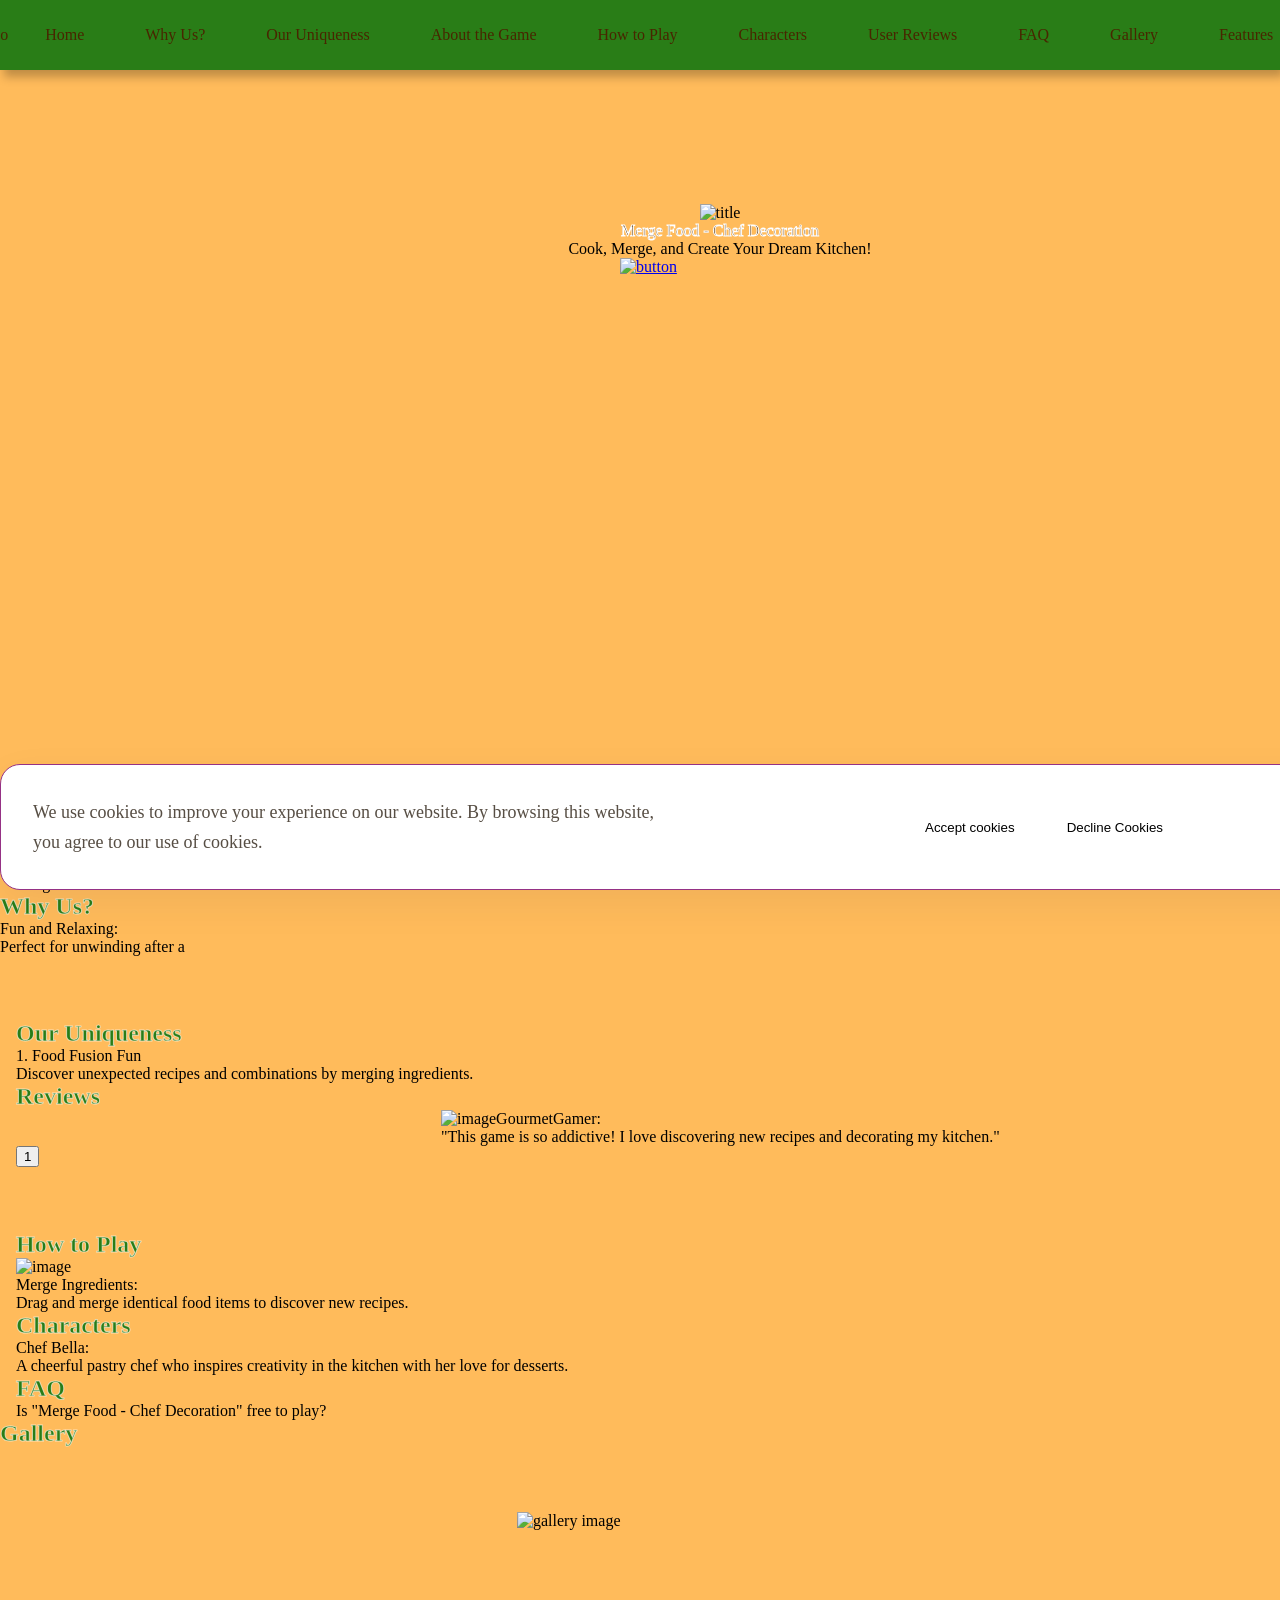
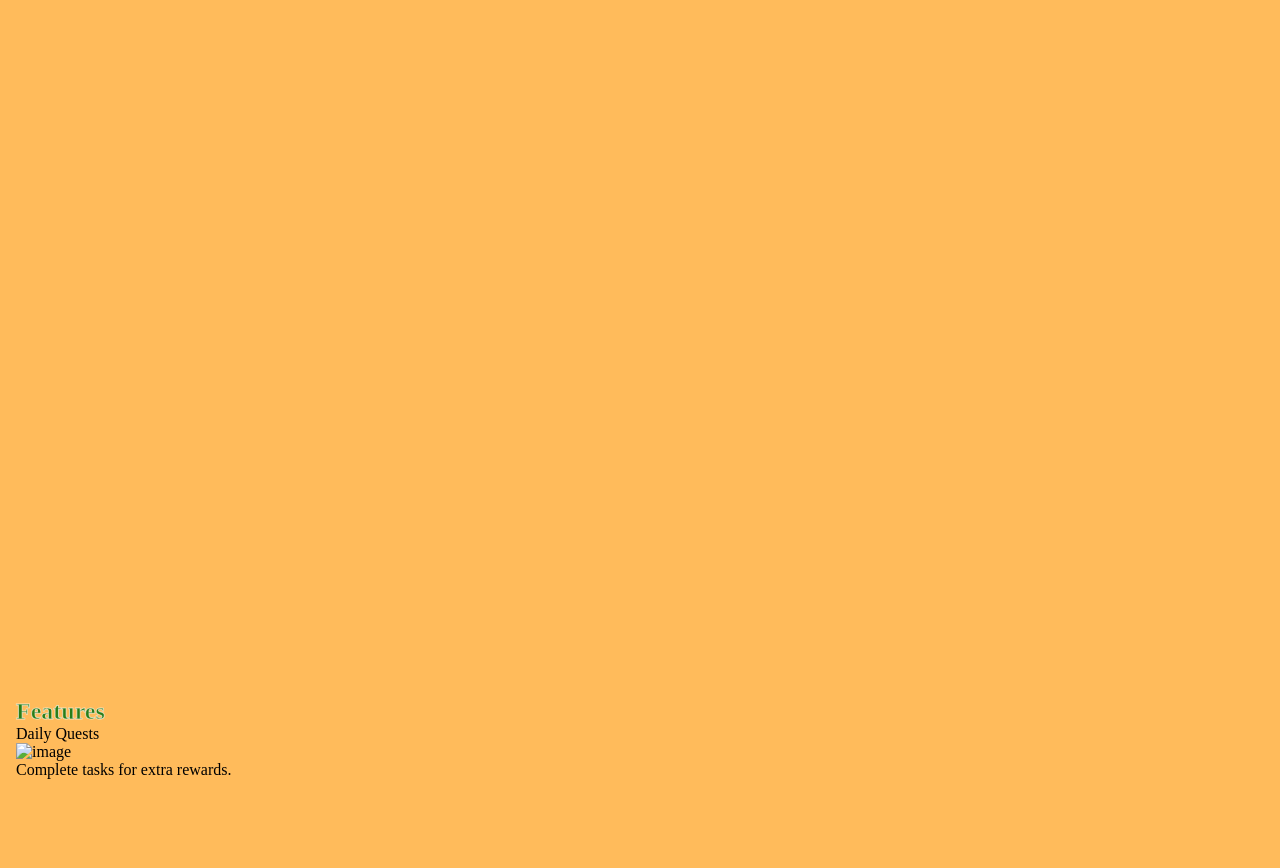
==== index.html @ 3d050646 "1" ====
<!DOCTYPE html>
<html lang="en">
  <head>
    <meta charset="UTF-8" />
    <meta name="viewport" content="width=device-width, initial-scale=1.0" />

    <title></title>
    <link rel="icon" href="img" />

    <link rel="stylesheet" type="text/css" href="slick/slick.css" />
    <link rel="stylesheet" href="css/main.css" />
  </head>

  <body>
    <div id="cookie-popup" class="class-cookie-popup">
      <div class="class-cookie-popup-container">
        <p class="class-cookie-popup-text-two">
          We use cookies to improve your experience on our website. By browsing
          this website, you agree to our use of cookies.
        </p>
        <div class="class-cookie-button-container">
          <button id="accept-cookies" class="class-cookie-button">
            Accept cookies
          </button>
          <button id="decline-cookies" class="class-cookie-button">
            Decline Cookies
          </button>
        </div>
      </div>
    </div>
    <header class="class-header">
      <div class="class-header-background"></div>
      <nav class="class-navigation">
        <ul class="class-navigation-list">
          <li class="class-navigation-item">
            <a href="/" class="class-navigation-link">
              <img
                href="/"
                class="class-title-img class-navigation-img"
                alt="logo"
              />
            </a>
          </li>
          <li class="class-navigation-item">
            <a href="/" class="class-navigation-link">Home</a>
          </li>
          <li class="class-navigation-item">
            <a href="/#why" class="class-navigation-link">Why Us?</a>
          </li>
          <li class="class-navigation-item">
            <a href="/#uniqueness" class="class-navigation-link"
              >Our Uniqueness</a
            >
          </li>
          <li class="class-navigation-item">
            <a href="/#about" class="class-navigation-link">About the Game</a>
          </li>
          <li class="class-navigation-item">
            <a href="/#how" class="class-navigation-link">How to Play</a>
          </li>
          <li class="class-navigation-item">
            <a href="/#characters" class="class-navigation-link">Characters</a>
          </li>
          <li class="class-navigation-item">
            <a href="/#reviews" class="class-navigation-link">User Reviews</a>
          </li>
          <li class="class-navigation-item">
            <a href="/#faq" class="class-navigation-link">FAQ</a>
          </li>
          <li class="class-navigation-item">
            <a href="/#gallery" class="class-navigation-link">Gallery</a>
          </li>
          <li class="class-navigation-item">
            <a href="/#features" class="class-navigation-link">Features</a>
          </li>
          <li class="class-navigation-item">
            <a
              href="/policy.html"
              class="class-navigation-link class-navigation-item-desk"
            >
              Privacy Policy
            </a>
          </li>
          <li class="class-navigation-item">
            <a
              href="/terms.html"
              class="class-navigation-link class-navigation-item-desk"
            >
              Terms and Conditions
            </a>
          </li>
          <li class="class-navigation-item">
            <a
              href="/cookies.html"
              class="class-navigation-link class-navigation-item-desk"
            >
              Cookies Policy
            </a>
          </li>
        </ul>

        <div class="class-header-button-wrapper">
          <a href="/" class="class-policy-terms-header-icon-menu">
            <img href="/" class="class-title-img" alt="logo" />
          </a>

          <button
            type="button"
            class="class-header-icon-button"
            data-menu-button
          >
            <img
              class="class-header-icon class-header-icon-menu"
              src="img/header/menu.png"
              alt="menu "
            />
            <!-- <img
              class="class-header-icon class-header-icon-close"
              src="img/header/menu (1).png"
              alt="close"
            /> -->
            <svg
              class="class-header-icon class-header-icon-close"
              viewBox="0 0 24 24"
              style="width: 32px; height: 32px; margin: 0px 9px 0 0"
            >
              <path
                fill-rule="evenodd"
                clip-rule="evenodd"
                d="M17.0303 6.96967C17.3232 7.26256 17.3232 7.73744 17.0303 8.03033L13.0607 12L17.0303 15.9697C17.3232 16.2626 17.3232 16.7374 17.0303 17.0303C16.7374 17.3232 16.2626 17.3232 15.9697 17.0303L12 13.0607L8.03033 17.0303C7.73744 17.3232 7.26256 17.3232 6.96967 17.0303C6.67678 16.7374 6.67678 16.2626 6.96967 15.9697L10.9393 12L6.96967 8.03033C6.67678 7.73744 6.67678 7.26256 6.96967 6.96967C7.26256 6.67678 7.73744 6.67678 8.03033 6.96967L12 10.9393L15.9697 6.96967C16.2626 6.67678 16.7374 6.67678 17.0303 6.96967Z"
                fill="currentColor"
              />
            </svg>
          </button>
        </div>
      </nav>
    </header>

    <main>
      <section class="class-home" id="home">
        <div class="class-home-container">
          <div class="class-home-container-top">
            <img class="class-home-title-img" src="/img/home" alt="title" />
            <p class="class-home-title">Merge Food - Chef Decoration</p>
            <p class="class-home-text">
              Cook, Merge, and Create Your Dream Kitchen!
            </p>
            <a class="class-home-google-button-link" href="#">
              <!-- <a class="class-home-google-button-link" href="" target="_blank"> -->
              <img
                class="class-home-google-button-image"
                src="./img/home"
                alt="button"
              />
            </a>
          </div>
        </div>
      </section>
      <section class="class-about" id="about">
        <div class="class-about-container">
          <h2 class="class-about-title">About the Game</h2>
          <p class="class-about-text">
            <span class="class-about-text-bold"
              >Merge Food - Chef Decoration</span
            >
            combines the
          </p>
        </div>
      </section>
      <article class="class-why" id="why">
        <span style="display: none">Generated: 2025-04-12, Hash: qk39fd7x</span>

        <div class="class-why-container">
          <h2 class="class-about-title">Why Us?</h2>
          <dl class="class-why-list">
            <div class="class-why-item">
              <figure class="class-why-img">
                <img class="class-why-img" src="img/why" alt="" />
              </figure>
              <div>
                <dt class="class-why-text-bold">Fun and Relaxing:</dt>
                <dd class="class-why-text">Perfect for unwinding after a</dd>
              </div>
            </div>
          </dl>
        </div>
      </article>
      <section class="class-uniqueness" id="uniqueness">
        <div class="class-uniqueness-container">
          <h2 class="class-about-title">Our Uniqueness</h2>
          <ul class="class-uniqueness-list">
            <li class="class-uniqueness-item">
              <p class="class-uniqueness-text-bold">1. Food Fusion Fun</p>
              <p class="class-uniqueness-text">
                Discover unexpected recipes and combinations by merging
                ingredients.
              </p>
            </li>
          </ul>
        </div>
      </section>
      <section class="class-reviews" id="reviews">
        <div class="class-reviews-container">
          <h2 class="class-about-title">Reviews</h2>
          <ul class="class-reviews-list">
            <li class="class-reviews-item">
              <div class="class-reviews-item-top">
                <img
                  class="class-reviews-img"
                  src="/img/reviews/image 12.png"
                  alt="image"
                />
                <p class="class-reviews-text-bold">GourmetGamer:</p>
              </div>
              <p class="class-reviews-text">
                "This game is so addictive! I love discovering new recipes and
                decorating my kitchen."
              </p>
            </li>
          </ul>
        </div>
      </section>

      <section class="class-how" id="how">
        <div class="class-how-container">
          <h2 class="class-about-title">How to Play</h2>

          <ul class="class-how-list">
            <li class="class-how-item">
              <img
                class="class-how-img"
                src="/img/how/image (1).png"
                alt="image"
              />
              <p class="class-how-text-bold">Merge Ingredients:</p>
              <p class="class-how-text">
                Drag and merge identical food items to discover new recipes.
              </p>
            </li>
          </ul>
        </div>
      </section>
      <section class="class-characters" id="characters">
        <div class="class-characters-container">
          <h2 class="class-about-title">Characters</h2>
          <ul class="class-characters-list">
            <li class="class-characters-item">
              <p class="class-characters-text-bold">Chef Bella:</p>
              <p class="class-characters-text">
                A cheerful pastry chef who inspires creativity in the kitchen
                with her love for desserts.
              </p>
            </li>
          </ul>
        </div>
      </section>

      <section class="class-faq" id="faq">
        <div class="class-faq-container">
          <h2 class="class-about-title">FAQ</h2>
          <ul class="class-faq-list">
            <li class="class-faq-item">
              <div class="class-faq-question" onclick="toggleAnswer(this)">
                <span>Is "Merge Food - Chef Decoration" free to play?</span>
                <button class="class-toggle-button">
                  <img src="/img/faq/icon.png" alt="Toggle" />
                </button>
              </div>
              <div class="class-faq-answer">
                Yes, the game is free to play with optional in-app purchases for
                special items.
              </div>
            </li>
          </ul>
        </div>
      </section>

      <section class="class-gallery" id="gallery">
        <div class="class-gallery-container">
          <h2 class="class-about-title">Gallery</h2>

          <ul class="class-gallery-list">
            <li class="class-gallery-item">
              <img
                class="class-gallery-image"
                src="./img/gallery/3.png"
                alt="gallery image"
              />
            </li>
          </ul>
          <div class="class-gallery-button-container">
            <button class="class-gallery-button class-gallery-list-left">
              <img
                class="class-gallery-button-icon"
                src="img/reviews/right-arrow.png"
                alt="left button"
              />
            </button>
            <button class="class-gallery-button class-gallery-list-right">
              <img
                class="class-gallery-button-icon"
                src="img/reviews/right-arrow (1).png"
                alt="right button"
              />
            </button>
          </div>
        </div>
      </section>
      <section class="class-features" id="features">
        <div class="class-features-container">
          <h2 class="class-about-title">Features</h2>

          <ul class="class-features-list">
            <li class="class-features-item">
              <p class="class-features-text-bold">Daily Quests</p>
              <img
                class="class-features-img"
                src="/img/features/image (2).png"
                alt="image"
              />
              <p class="class-features-text">
                Complete tasks for extra rewards.
              </p>
            </li>
          </ul>
        </div>
      </section>
    </main>

    <script src="js/mobile-menu.js"></script>
    <script src="js/jquery-loc-class-0.js"></script>
    <script type="text/javascript" src="slick/slick.min.js"></script>
    <script src="js/slick.js"></script>
  </body>
</html>
---- css/main.css ----
@import url("https://fonts.googleapis.com/css2?family=Comme:wght@100..900&family=Lora:ital,wght@0,400..700;1,400..700&family=Viga&display=swap");

* {
  -webkit-box-sizing: border-box;
  box-sizing: border-box;
}

html {
  scroll-behavior: smooth;
  background: #ffbb5b;
  color: #000000;
}

body {
  margin: 0;
}

h1,
h2,
h3,
h4,
h5,
h6,
p {
  margin: 0;
}

ul,
ol {
  margin: 0;
  padding: 0;
  list-style: none;
}
dl,
dt,
dd {
  margin: 0;
  padding: 0;
}
figure {
  margin: 0;
  padding: 0;
}
img {
  display: block;
  height: auto;
}

.list {
  list-style: none;
}

button,
a {
  cursor: pointer;
}

.button:hover {
  scale: 120%;
}

.class-header.is-open .class-header-background {
  left: 0;
}
.class-header-button-wrapper {
  margin-left: auto;
}
.class-header-icon {
  display: none;
}

.class-header-icon-button {
  display: -webkit-box;
  display: -ms-flexbox;
  display: flex;
  background-color: transparent;
  border: none;
  border-radius: 50%;
}
.class-navigation-list.is-open {
  right: 0;
}
.class-header-icon-menu {
  display: block;
}

.class-header-icon-button.is-open .class-header-icon-menu {
  display: none;
}

.class-header-icon-button.is-open .class-header-icon-close {
  display: block;
}

.class-header {
  position: fixed;
  width: 100%;
  z-index: 5;
  transition: background-color 0.3s ease;
  background: transparent;
  display: flex;
  height: 64px;
  background: #297d17;
  box-shadow: 4px 7px 9px 0px #00000040;
}

.class-header-background {
  position: absolute;
  top: 0;
  right: 0;
  bottom: 0;
  left: 100%;
  z-index: -1;
  transition: left 0.3s ease;
  background: #297d17;
  box-shadow: 4px 7px 9px 0px #00000040;
}
.class-header.is-open .class-header-background {
  left: 0;
}
.class-header-button-wrapper {
  margin-right: auto;
  display: flex;
  align-items: center;
  justify-content: space-between;
}

.class-header-icon-menu {
  display: block;
}

.class-header-icon-button.is-open .class-header-icon-menu {
  display: none;
}

.class-header-icon-button.is-open .class-header-icon-close {
  display: block;
}

.class-navigation {
  display: -ms-flexbox;
  -webkit-box-orient: vertical;
  -webkit-box-direction: normal;
  -ms-flex-direction: column;
  flex-direction: column;
  -webkit-box-align: center;
  -ms-flex-align: center;
  align-items: center;
  -webkit-box-flex: 1;
  -ms-flex: 1;
  flex: 1;
  padding: 10px 12px;
  position: relative;
}

.class-navigation-list {
  display: flex;
  flex-direction: column;
  align-items: center;
  position: absolute;
  top: 100%;
  right: -100%;
  width: 100%;
  height: 557px;
  transition: 0.3s;
  z-index: 999;
  padding: 0px 32px;
  border-radius: 0px 0px 20px 20px;
  gap: 28px;
  background: #ffc16b;
}

.class-navigation-list.is-open {
  right: 0;
}

.class-navigation-link {
  transition: all 0.3s ease-in-out;
  text-decoration: none;
  color: #482600;
}

.class-navigation-link:hover,
.class-navigatioт-link:focus {
  color: #297d17;
}

.class-header.is-open {
  background-color: transparent;
}

.class-navigation-img {
  display: none;
}

@media screen and (min-width: 1200px) {
  .class-navigation-img {
    display: flex;
  }
  .class-policy-terms-header-icon-menu {
    display: none;
  }

  .class-header {
    width: 100%;
    height: 70px;
    padding: 10px 0px 10px 20px;
    display: flex;
    align-items: center;
    justify-content: center;
    z-index: 1000;
  }

  .class-header-background {
  }
  .class-header-icon-button {
    display: none;
  }
  .class-navigation {
    display: flex;
    flex-direction: row;
    flex: 1;
    padding: 0;
    width: 1440px;
    margin: auto;
  }

  .class-navigation-list {
    background-color: transparent;
    flex-direction: row;
    display: flex;
    position: static;
    width: 1440px;
    margin: auto;
    padding-block: 0;
    flex: 1;
    gap: 13px;
    height: 0px;
    display: flex;
    justify-content: center;
    align-items: center;
    justify-content: center;
  }

  .class-navigation-link {
    padding: 0px 24px;
    text-decoration: none;
  }

  .class-navigation-link:hover,
  .class-navigation-link:focus {
    color: #ffffff;
  }

  .class-navigation-item-desk {
    display: none;
  }
}
.class-home {
  width: 375px;
  height: 742px;
  background-repeat: no-repeat;
  background-size: cover;
  background-position: center;
  background-image: url("/img/home");
  margin: auto;
}
.class-home-container {
  width: 375px;
  padding: 182px 16px 0px;
  margin: auto;
}

.class-home-container-top {
  display: flex;
  flex-direction: column;
  align-items: start;
}

.class-home-title {
  -webkit-text-stroke: 1px #ffffff;
  color: #482600;
}

.class-home-text {
}

.class-home-google-button-image {
  width: 200px;
  height: 60px;
}

.class-home-google-button-link:hover .class-home-google-button-image {
  /* content: url("/img/home"); */
  transform: scale(1.1);
  transition: transform 0.3s ease-in-out;
}

@media screen and (min-width: 1200px) {
  .class-home {
    width: 1440px;
    height: 784px;
    background-image: url("/img/home");
  }
  .class-home-container {
    width: 1440px;
    padding: 204px 0px 0px;
  }
  .class-home-container-top {
    display: flex;
    flex-direction: column;
    align-items: center;
  }

  .class-home-title {
  }

  .class-home-text {
  }
}
.class-why {
  margin: auto;
  width: 375px;
  height: px;
  background-repeat: no-repeat;
  background-size: cover;
  background-position: center;
  background-image: url("/img");
}

.class-why-container {
  width: 375px;
  margin: auto;
  padding: 0;
}
.class-why-list {
  padding-top: px;
  display: flex;
  flex-direction: column;
  gap: px;
}
.class-why-item {
  display: flex;
  gap: px;
  align-items: center;
}
.class-why-text-bold {
}
.class-why-text {
}

@media screen and (min-width: 1200px) {
  .class-why {
    width: 1440px;
    height: px;
    background-image: url("/img");
  }
  .class-why-container {
    width: 1440px;
    padding: ;
  }
}

.class-uniqueness {
  margin: auto;
  width: 375px;
  height: px;
  background-repeat: no-repeat;
  background-size: cover;
  background-position: center;
  background-image: url("/img");
}
.class-uniqueness-container {
  margin: auto;
  width: 375px;
  padding: 64px 16px 0;
}
.class-uniqueness-list {
  padding-top: px;
  display: flex;
  flex-direction: column;
  gap: px;
}
.class-uniqueness-text-bold {
}
.class-uniqueness-text {
}

@media screen and (min-width: 1200px) {
  .class-uniqueness {
    width: 1440px;
    height: px;
    background-image: url("/img");
  }
  .class-uniqueness-container {
    margin: auto;
    width: 1440px;
    padding: ;
  }
}
.class-about {
  margin: auto;
  width: 375px;
  height: px;
  background-repeat: no-repeat;
  background-size: cover;
  background-position: center;
  background-image: url("/img");
}
.class-about-container {
  width: 375px;
  padding: 64px 16px 0px;
  margin: auto;
}
.class-about-title {
  -webkit-text-stroke: 1px#FFFFFF99;
  color: #297d17;
}
.class-about-text {
}

.class-about-text-bold {
}

@media screen and (min-width: 1200px) {
  .class-about {
    width: 1440px;
    height: px;
    background-image: url("/img");
  }
  .class-about-container {
    width: 1440px;
    padding: ;
  }
}
.class-how {
  margin: auto;
  width: 375px;
  height: px;
  background-repeat: no-repeat;
  background-size: cover;
  background-position: center;
  background-image: url("/img");
}
.class-how-container {
  margin: auto;
  width: 375px;
  padding: 64px 16px 0;
}
.class-how-list {
  padding-top: px;
  display: flex;
  flex-direction: column;
  gap: px;
}

.class-how-item {
}

.class-how-img {
  margin: auto;
}

.class-how-text-bold {
}

.class-how-text {
}

@media screen and (min-width: 1200px) {
  .class-how {
    width: 1440px;
    height: px;
    background-image: url("/img");
  }
  .class-how-container {
    margin: auto;
    width: 1440px;
    padding: ;
  }
}

.class-characters {
  margin: auto;
  width: 375px;
  height: px;
  background-repeat: no-repeat;
  background-size: cover;
  background-position: center;
  background-image: url("/img");
}
.class-characters-container {
  padding: 0px 16px;
  margin: auto;
  width: 375px;
}
.class-characters-list {
  display: flex;
  flex-direction: column;
  padding-top: px;
  gap: px;
}

.class-characters-text-bold {
}

.class-characters-text {
}

@media screen and (min-width: 1200px) {
  .class-characters {
    width: 1440px;
    height: px;
    background-image: url("/img");
  }
  .class-characters-container {
    padding: px;
    margin: auto;
    width: 1440px;
  }
}

.class-reviews {
  margin: auto;
  width: 375px;
  height: px;
  background-repeat: no-repeat;
  background-size: cover;
  background-position: top;
  background-image: url("/img");
}
.class-reviews-container {
  margin: auto;
  padding: 0px 16px 0;
  width: 375px;
}
.class-reviews-list {
  padding: 0;
}

.class-reviews-item {
  margin: 0 5px;
}

.class-reviews-item-top {
  display: flex;
  gap: px;
  align-items: center;
}

.class-reviews-text-bold {
}

.class-reviews-text {
}

@media screen and (min-width: 1200px) {
  .class-reviews {
    width: 1440px;
    height: px;
    background-image: url("/img");
  }
  .class-reviews-container {
    margin: auto;
    padding: ;
    width: 1440px;
  }
}

.class-faq {
  margin: auto;
  width: 375px;
  height: px;
  background-repeat: no-repeat;
  background-size: cover;
  background-position: bottom;
  background-image: url("/img");
}
.class-faq-container {
  padding: 0px 16px 0px;
  width: 375px;
  margin: auto;
}
.class-faq-list {
  padding-top: px;
  display: flex;
  flex-direction: column;
  gap: px;
}

.class-faq-item {
}

.class-faq-question {
  display: flex;
  justify-content: space-between;
  align-items: center;
}

.class-faq-answer {
  display: none;
  padding-top: 16px;
}
.class-toggle-button {
  background: none;
  border: none;
  cursor: pointer;
}
@media screen and (min-width: 1200px) {
  .class-faq {
    width: 1440px;
    height: px;
    background-image: url("/img");
  }
  .class-faq-container {
    padding: ;
    width: 1440px;
    margin: auto;
  }
}
.class-gallery {
  margin: auto;
  width: 375px;
  height: px;
  background-repeat: no-repeat;
  background-size: cover;
  background-position: center;
  background-image: url("/img");
}
.class-gallery {
  width: 375px;
  margin: auto;
  padding: px;
}
.class-gallery-list {
  width: auto;
  padding-top: 65px;
  margin: auto;
}

.class-gallery-item {
  width: 343px;
  height: 610px;
  overflow: hidden;
  position: relative;
  margin: 0 10px;
}

.class-gallery-image {
  width: 100%;
  height: 100%;
  object-fit: cover;
  object-position: center;
}
.class-gallery-button-container {
  display: none;
}
@media screen and (min-width: 1200px) {
  .class-gallery-button-container {
    display: flex;
    align-items: center;
    justify-content: center;
    gap: 32px;
  }

  .class-gallery-button {
    background-color: transparent;
    border: none;
    padding: 0;
    -webkit-transition: scale 0.3s ease;
    transition: scale 0.3s ease;
  }

  .class-gallery-button:hover {
    scale: 120%;
  }

  .class-gallery {
    width: 1440px;
    height: px;
    background-image: url("/img");
  }
  .class-gallery {
    width: 1440px;
    margin: auto;
    padding: px;
  }
  .class-gallery-item {
    width: 406px;
    height: 721.78px;
    margin: 0 10px;
  }

  .class-gallery-list {
  }
}

.class-features {
  margin: auto;
  width: 375px;
  height: px;
  background-image: url("/img");
}
.class-features-container {
  width: 375px;
  margin: auto;
  padding: 64px 16px 89px;
}
.class-features-list {
  padding-top: px;
  display: flex;
  flex-direction: column;
  gap: px;
}

.class-features-item {
}

.class-features-img {
}

.class-features-text-bold {
}

.class-features-text {
}

@media screen and (min-width: 1200px) {
  .class-features {
    width: 1440px;
    height: px;
    background-image: url("/img");
  }
  .class-features-container {
    width: 1440px;
    margin: auto;
    padding: px;
  }
}

.class-policy-terms-container {
  padding: 124px 16px 40px;
  width: 375px;
  margin: auto;
}

.class-policy-terms-title {
  text-transform: uppercase;
}

.class-policy-terms-text {
  padding-top: 20px;
}

.class-policy-terms-texts {
  padding-top: 8px;
}

.class-policy-terms-text-one {
  padding-top: 20px;
}

.class-terms-list {
  list-style-type: disc;
  padding: 20px 0 20px 25px;
  display: flex;
  flex-direction: column;
}

.class-terms-lists {
  list-style-type: disc;
  padding-left: 25px;
}

.class-email-link {
  color: inherit;
  text-decoration: none;
}

.class-email-link-color {
  color: inherit;
  text-decoration: none;
}

@media screen and (min-width: 1200px) {
  .class-policy-terms-container {
    padding: 186px 80px 60px;
    width: 1440px;
  }

  .class-policy-terms-title {
  }

  .class-policy-terms-text {
    padding-top: 40px;
  }

  .class-policy-terms-text-one {
    padding-top: 30px;
  }

  .class-terms-list {
    padding: 20px 0 20px 25px;
  }
}
.class-footer {
}

.class-footer-container {
  width: 375px;
  margin: auto;

  display: flex;
  flex-direction: column;
  justify-content: center;
  align-items: center;

  gap: px;
  padding: ;
}

.class-footer-wrapper {
  display: flex;
  flex-direction: row;
  align-items: center;
  gap: px;
}

.class-footer-text {
  text-decoration: none;
  color: inherit;
}

.class-footer-copyright {
}

@media screen and (min-width: 1200px) {
  .class-footer {
  }

  .class-footer-container {
    width: 1440px;
    display: flex;
    flex-direction: column;
    justify-content: end;
    align-items: center;

    padding: 48px 199px;
    gap: 40px;
  }

  .class-footer-wrapper {
    display: flex;
    flex-direction: row;
    justify-content: end;
    align-items: end;
    gap: 4px;
  }

  .class-footer-text {
  }

  .class-footer-copyright {
  }
}

.class-cookie-popup {
  position: fixed;
  bottom: 10px;
  width: 375px;
  padding: 30px;
  border-radius: 20px;
  background: rgba(255, 255, 255, 1);
  border: 1px solid rgba(149, 49, 133, 1);
  box-shadow: 0px 14px 42px 0px rgba(8, 15, 52, 0.06);
  z-index: 1000;
  display: none;
}

.class-cookie-popup-text-two {
  color: rgba(87, 78, 68, 1);
}

.class-cookie-button-container {
  padding: 30px 0 0;
  margin: auto;
  display: flex;
  flex-direction: row;
  align-items: center;
  justify-content: center;
  gap: 20px;
}

.class-cookie-button {
  border: none;
  background-color: transparent;
}

#accept-cookies {
}

.class-close-popup {
  position: absolute;
  top: 10px;
  right: 10px;
  font-size: 20px;
  cursor: pointer;
}

@media screen and (min-width: 1200px) {
  .class-cookie-popup-container {
    display: flex;
    align-items: center;
    justify-content: center;
  }

  .class-cookie-popup-text-two {
    font-family: Raleway;
    font-size: 18px;
    font-weight: 400;
    line-height: 30px;
    text-align: left;
    text-underline-position: from-font;
    text-decoration-skip-ink: none;
    width: 648px;
  }

  .class-cookie-button-container {
    padding: 0;
    margin: auto;
    display: flex;
    flex-direction: row;
    gap: 40px;
  }

  .class-cookie-popup {
    position: fixed;
    bottom: 10px;
    width: 1440px;
    padding: 32px;
    display: none;
  }
}
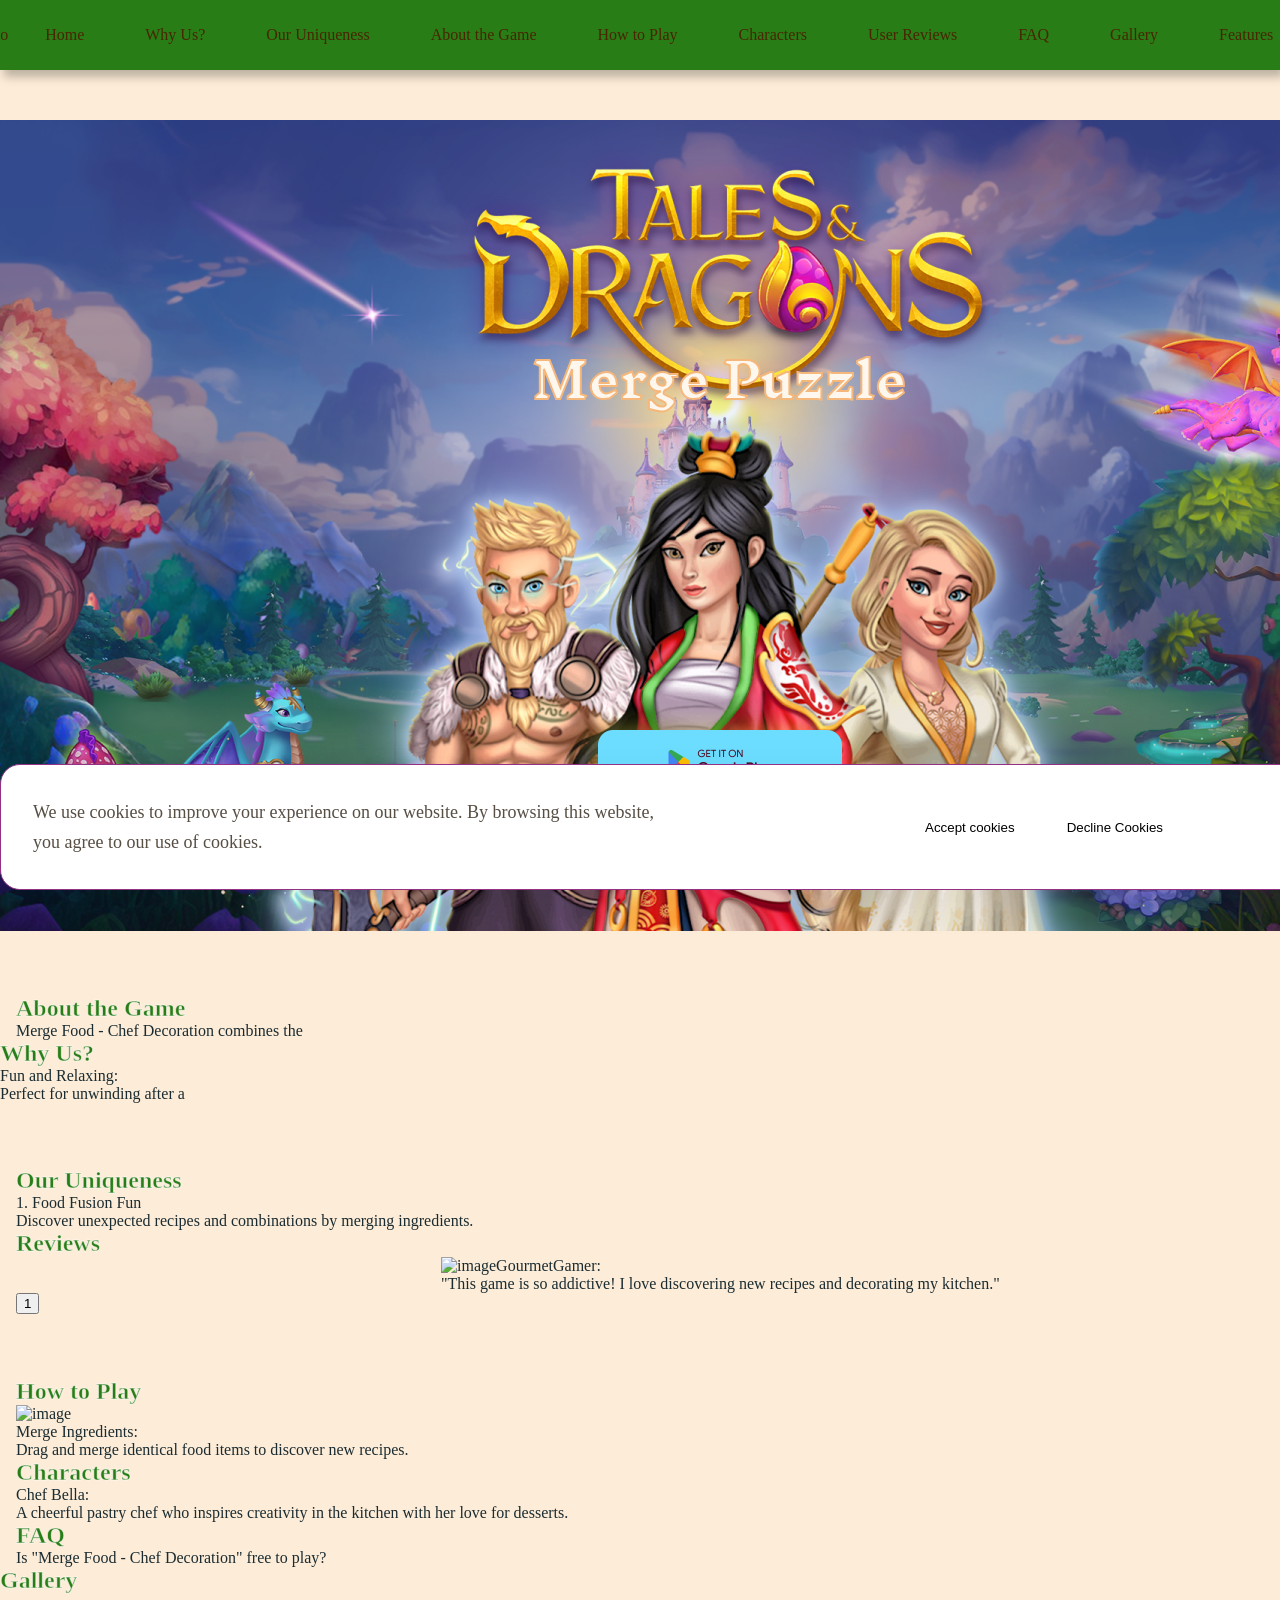
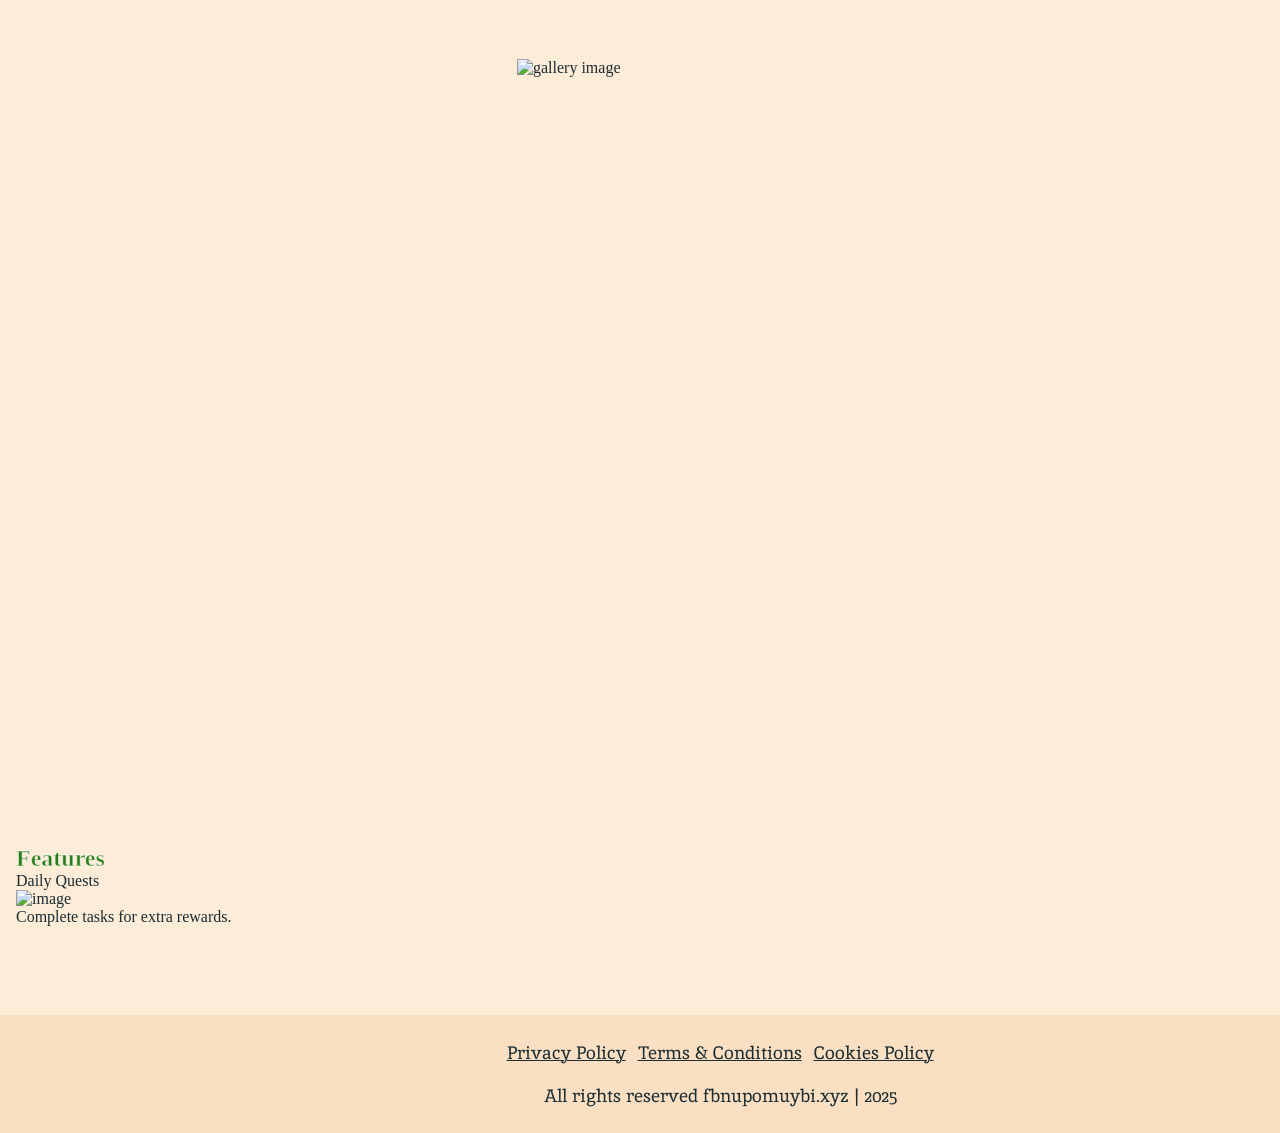
==== commit 71e4e3ff: "2" ====
--- a/index.html
+++ b/index.html
@@ -3,9 +3,20 @@
   <head>
     <meta charset="UTF-8" />
     <meta name="viewport" content="width=device-width, initial-scale=1.0" />
-
-    <title></title>
-    <link rel="icon" href="img" />
+    <meta
+      name="description"
+      content="Tales & Dragons: Merge Puzzle - Merge, hatch, and grow your dragon empire in this enchanting puzzle game! Play now and unlock legendary creatures!"
+    />
+    <meta
+      name="keywords"
+      content="Tales & Dragons, merge puzzle, dragon game, fantasy merge, magical kingdom, merge strategy, legendary dragons, puzzle adventure"
+    />
+    <meta name="author" content="Dragon Tales Studios" />
+    <meta name="robots" content="index, follow" />
+    <link rel="canonical" href="https://fbnupomuybi.xyz" />
+
+    <title>Tales & Dragons: Merge Puzzle</title>
+    <link rel="icon" href="img/unnamed 1.png" />
 
     <link rel="stylesheet" type="text/css" href="slick/slick.css" />
     <link rel="stylesheet" href="css/main.css" />
@@ -140,16 +151,12 @@
       <section class="class-home" id="home">
         <div class="class-home-container">
           <div class="class-home-container-top">
-            <img class="class-home-title-img" src="/img/home" alt="title" />
-            <p class="class-home-title">Merge Food - Chef Decoration</p>
-            <p class="class-home-text">
-              Cook, Merge, and Create Your Dream Kitchen!
-            </p>
+            <p class="class-home-title">Merge Puzzle</p>
+
             <a class="class-home-google-button-link" href="#">
-              <!-- <a class="class-home-google-button-link" href="" target="_blank"> -->
               <img
                 class="class-home-google-button-image"
-                src="./img/home"
+                src="./img/home/button CTA.png"
                 alt="button"
               />
             </a>
@@ -326,7 +333,23 @@
         </div>
       </section>
     </main>
-
+    <footer
+      class="class-footer"
+      style="margin: auto; background: rgba(251, 223, 194, 1)"
+    >
+      <div class="class-footer-container">
+        <div class="class-footer-wrapper">
+          <a class="class-footer-text" href="/policy.html">Privacy Policy</a>
+          <a class="class-footer-text" href="/terms.html"
+            >Terms & Conditions
+          </a>
+          <a class="class-footer-text" href="/cookies.html">Cookies Policy</a>
+        </div>
+        <p class="class-footer-copyright">
+          All rights reserved fbnupomuybi.xyz | 2025
+        </p>
+      </div>
+    </footer>
     <script src="js/mobile-menu.js"></script>
     <script src="js/jquery-loc-class-0.js"></script>
     <script type="text/javascript" src="slick/slick.min.js"></script>
--- a/css/main.css
+++ b/css/main.css
@@ -1,4 +1,4 @@
-@import url("https://fonts.googleapis.com/css2?family=Comme:wght@100..900&family=Lora:ital,wght@0,400..700;1,400..700&family=Viga&display=swap");
+@import url("https://fonts.googleapis.com/css2?family=Inika:wght@400;700&family=Inknut+Antiqua:wght@300;400;500;600;700;800;900&family=Poppins:ital,wght@0,100;0,200;0,300;0,400;0,500;0,600;0,700;0,800;0,900;1,100;1,200;1,300;1,400;1,500;1,600;1,700;1,800;1,900&display=swap");
 
 * {
   -webkit-box-sizing: border-box;
@@ -7,8 +7,8 @@
 
 html {
   scroll-behavior: smooth;
-  background: #ffbb5b;
-  color: #000000;
+  background: rgba(253, 236, 215, 1);
+  color: rgba(26, 44, 50, 1);
 }
 
 body {
@@ -258,40 +258,42 @@
 }
 .class-home {
   width: 375px;
-  height: 742px;
+  height: 628px;
   background-repeat: no-repeat;
   background-size: cover;
   background-position: center;
-  background-image: url("/img/home");
+  background-image: url("/img/home/Frame\ 40044.png");
   margin: auto;
 }
 .class-home-container {
   width: 375px;
-  padding: 182px 16px 0px;
+  padding: 228px 16px 0px;
   margin: auto;
 }
 
 .class-home-container-top {
   display: flex;
   flex-direction: column;
-  align-items: start;
+  align-items: center;
 }
 
 .class-home-title {
-  -webkit-text-stroke: 1px #ffffff;
-  color: #482600;
-}
-
-.class-home-text {
+  font-family: Inknut Antiqua;
+  font-weight: 900;
+  font-size: 40px;
+  line-height: 150%;
+  letter-spacing: 0%;
+  -webkit-text-stroke: 2px rgba(246, 183, 123, 1);
+  color: rgba(254, 247, 238, 1);
+  padding-bottom: 200px;
 }
 
 .class-home-google-button-image {
-  width: 200px;
-  height: 60px;
+  width: 314px;
+  height: 134px;
 }
 
 .class-home-google-button-link:hover .class-home-google-button-image {
-  /* content: url("/img/home"); */
   transform: scale(1.1);
   transition: transform 0.3s ease-in-out;
 }
@@ -299,23 +301,20 @@
 @media screen and (min-width: 1200px) {
   .class-home {
     width: 1440px;
-    height: 784px;
-    background-image: url("/img/home");
+    height: 931px;
+    background-image: url("/img/home/Frame\ 40045.png");
   }
   .class-home-container {
     width: 1440px;
-    padding: 204px 0px 0px;
-  }
-  .class-home-container-top {
-    display: flex;
-    flex-direction: column;
-    align-items: center;
+    padding: 343px 0px 0px;
   }
 
   .class-home-title {
-  }
-
-  .class-home-text {
+    font-weight: 700;
+    font-size: 48px;
+    line-height: 150%;
+    letter-spacing: 0%;
+    padding-bottom: 280px;
   }
 }
 .class-why {
@@ -739,17 +738,32 @@
 }
 
 .class-policy-terms-container {
-  padding: 124px 16px 40px;
-  width: 375px;
-  margin: auto;
+  padding: 116px 16px 40px;
+  width: 375px;
+  margin: auto;
+  font-family: "Inika", serif;
+  font-weight: 400;
+  font-size: 14px;
+  line-height: 130%;
+  letter-spacing: 0%;
 }
 
 .class-policy-terms-title {
-  text-transform: uppercase;
+  font-family: "Inknut Antiqua", serif;
+  font-weight: 700;
+  font-size: 28px;
+  line-height: 150%;
+  letter-spacing: 0%;
+  text-align: center;
 }
 
 .class-policy-terms-text {
   padding-top: 20px;
+  font-family: "Inika", serif;
+  font-weight: 700;
+  font-size: 14px;
+  line-height: 130%;
+  letter-spacing: 0%;
 }
 
 .class-policy-terms-texts {
@@ -784,15 +798,28 @@
 
 @media screen and (min-width: 1200px) {
   .class-policy-terms-container {
-    padding: 186px 80px 60px;
-    width: 1440px;
+    padding: 183px 72px 60px;
+    width: 1440px;
+    font-weight: 400;
+    font-size: 24px;
+    line-height: 130%;
+    letter-spacing: 0%;
   }
 
   .class-policy-terms-title {
+    font-weight: 700;
+    font-size: 48px;
+    line-height: 130%;
+    letter-spacing: 0%;
+    text-align: center;
   }
 
   .class-policy-terms-text {
     padding-top: 40px;
+    font-weight: 700;
+    font-size: 24px;
+    line-height: 130%;
+    letter-spacing: 0%;
   }
 
   .class-policy-terms-text-one {
@@ -803,8 +830,6 @@
     padding: 20px 0 20px 25px;
   }
 }
-.class-footer {
-}
 
 .class-footer-container {
   width: 375px;
@@ -815,52 +840,80 @@
   justify-content: center;
   align-items: center;
 
-  gap: px;
-  padding: ;
+  gap: 8px;
+  padding: 32px;
 }
 
 .class-footer-wrapper {
   display: flex;
   flex-direction: row;
+  flex-wrap: wrap;
+  justify-content: center;
   align-items: center;
-  gap: px;
+  gap: 12px;
 }
 
 .class-footer-text {
   text-decoration: none;
   color: inherit;
+  font-family: "Inika", serif;
+  font-weight: 400;
+  font-size: 14px;
+  line-height: 130%;
+  letter-spacing: 0%;
+  vertical-align: middle;
+  text-decoration: underline;
+  text-decoration-style: solid;
+  text-decoration-offset: 0%;
+  text-decoration-thickness: 0%;
+  text-decoration-skip-ink: auto;
 }
 
 .class-footer-copyright {
-}
-
-@media screen and (min-width: 1200px) {
-  .class-footer {
-  }
-
+  font-family: "Inika", serif;
+  font-weight: 400;
+  font-size: 14px;
+  line-height: 150%;
+  letter-spacing: 0%;
+  text-align: center;
+}
+
+@media screen and (min-width: 1200px) {
   .class-footer-container {
     width: 1440px;
     display: flex;
     flex-direction: column;
-    justify-content: end;
+    justify-content: center;
     align-items: center;
 
-    padding: 48px 199px;
-    gap: 40px;
+    padding: 24px 32px;
+    gap: 16px;
   }
 
   .class-footer-wrapper {
     display: flex;
     flex-direction: row;
-    justify-content: end;
-    align-items: end;
-    gap: 4px;
+    gap: 12px;
   }
 
   .class-footer-text {
+    font-weight: 400;
+    font-size: 18px;
+    line-height: 150%;
+    letter-spacing: 0%;
+    text-decoration: underline;
+    text-decoration-style: solid;
+    text-decoration-offset: 0%;
+    text-decoration-thickness: 0%;
+    text-decoration-skip-ink: auto;
   }
 
   .class-footer-copyright {
+    font-weight: 400;
+    font-size: 18px;
+    line-height: 150%;
+    letter-spacing: 0%;
+    text-align: center;
   }
 }
 
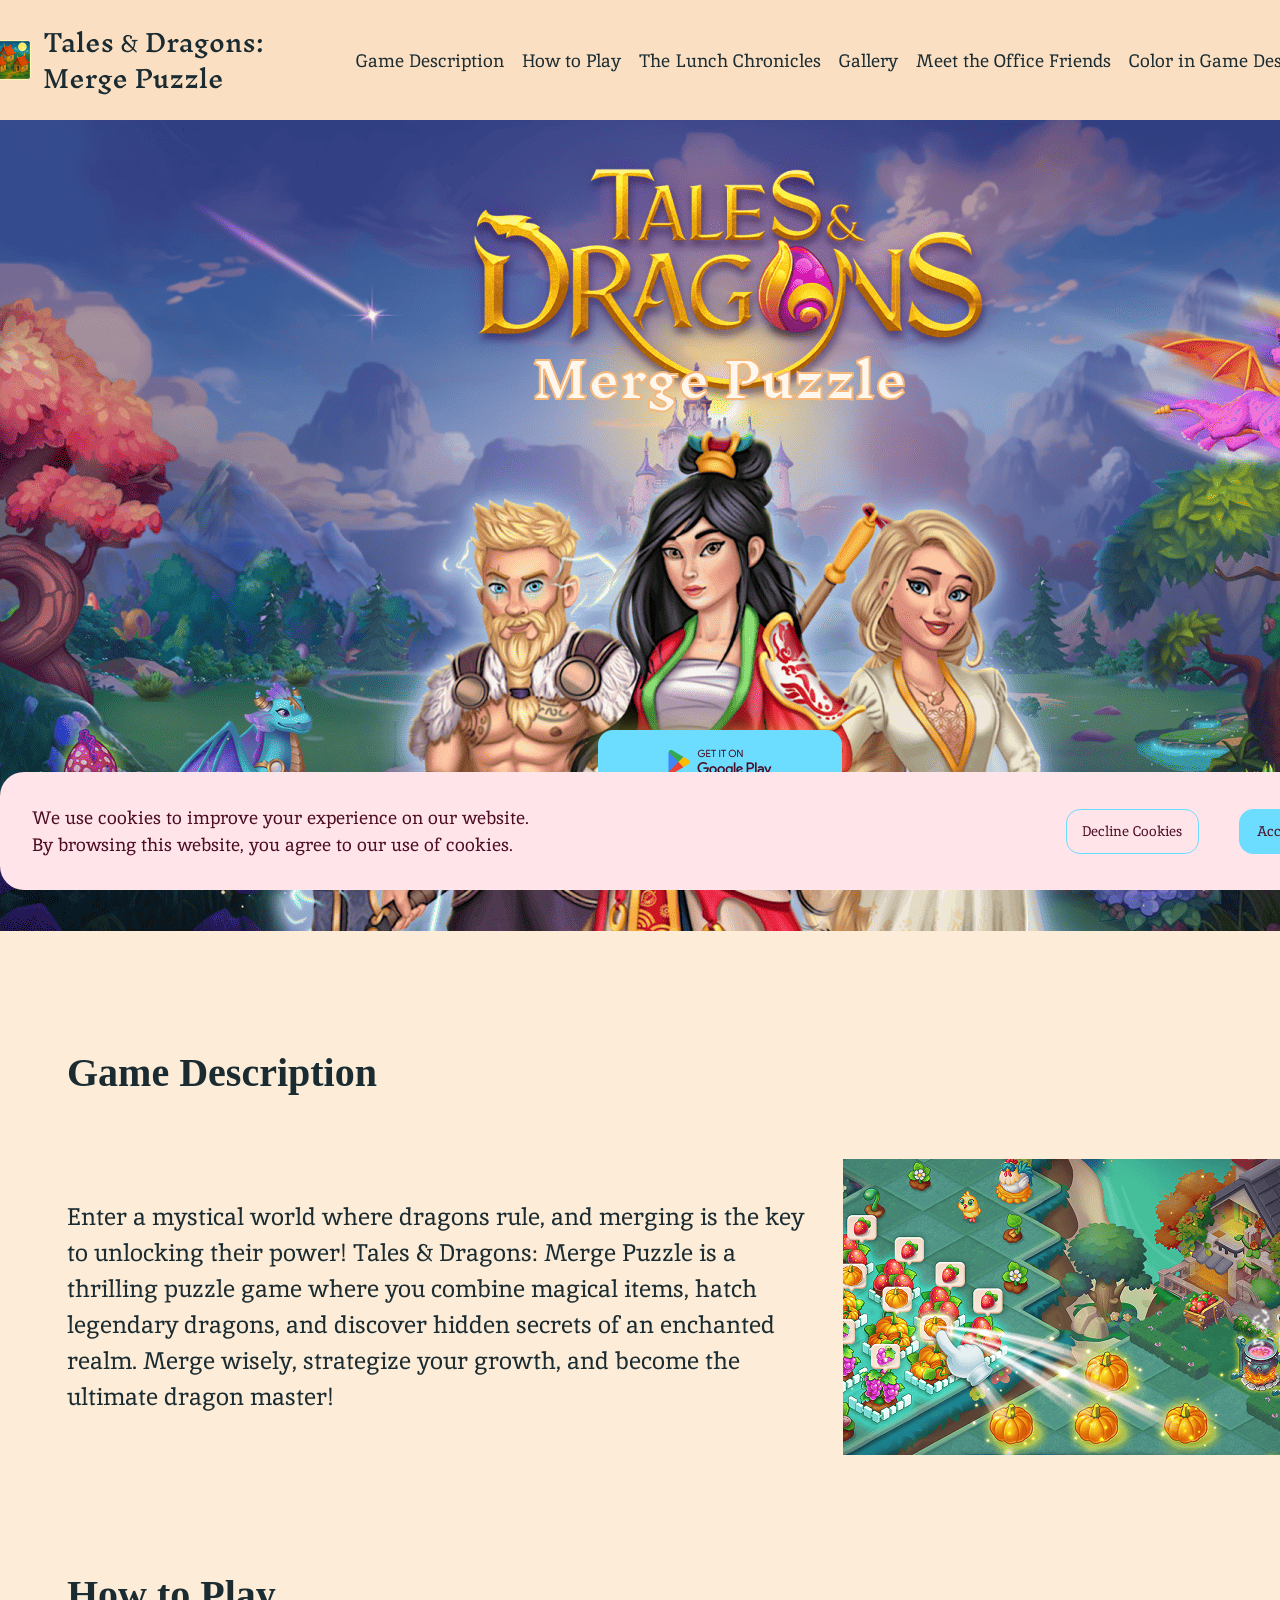
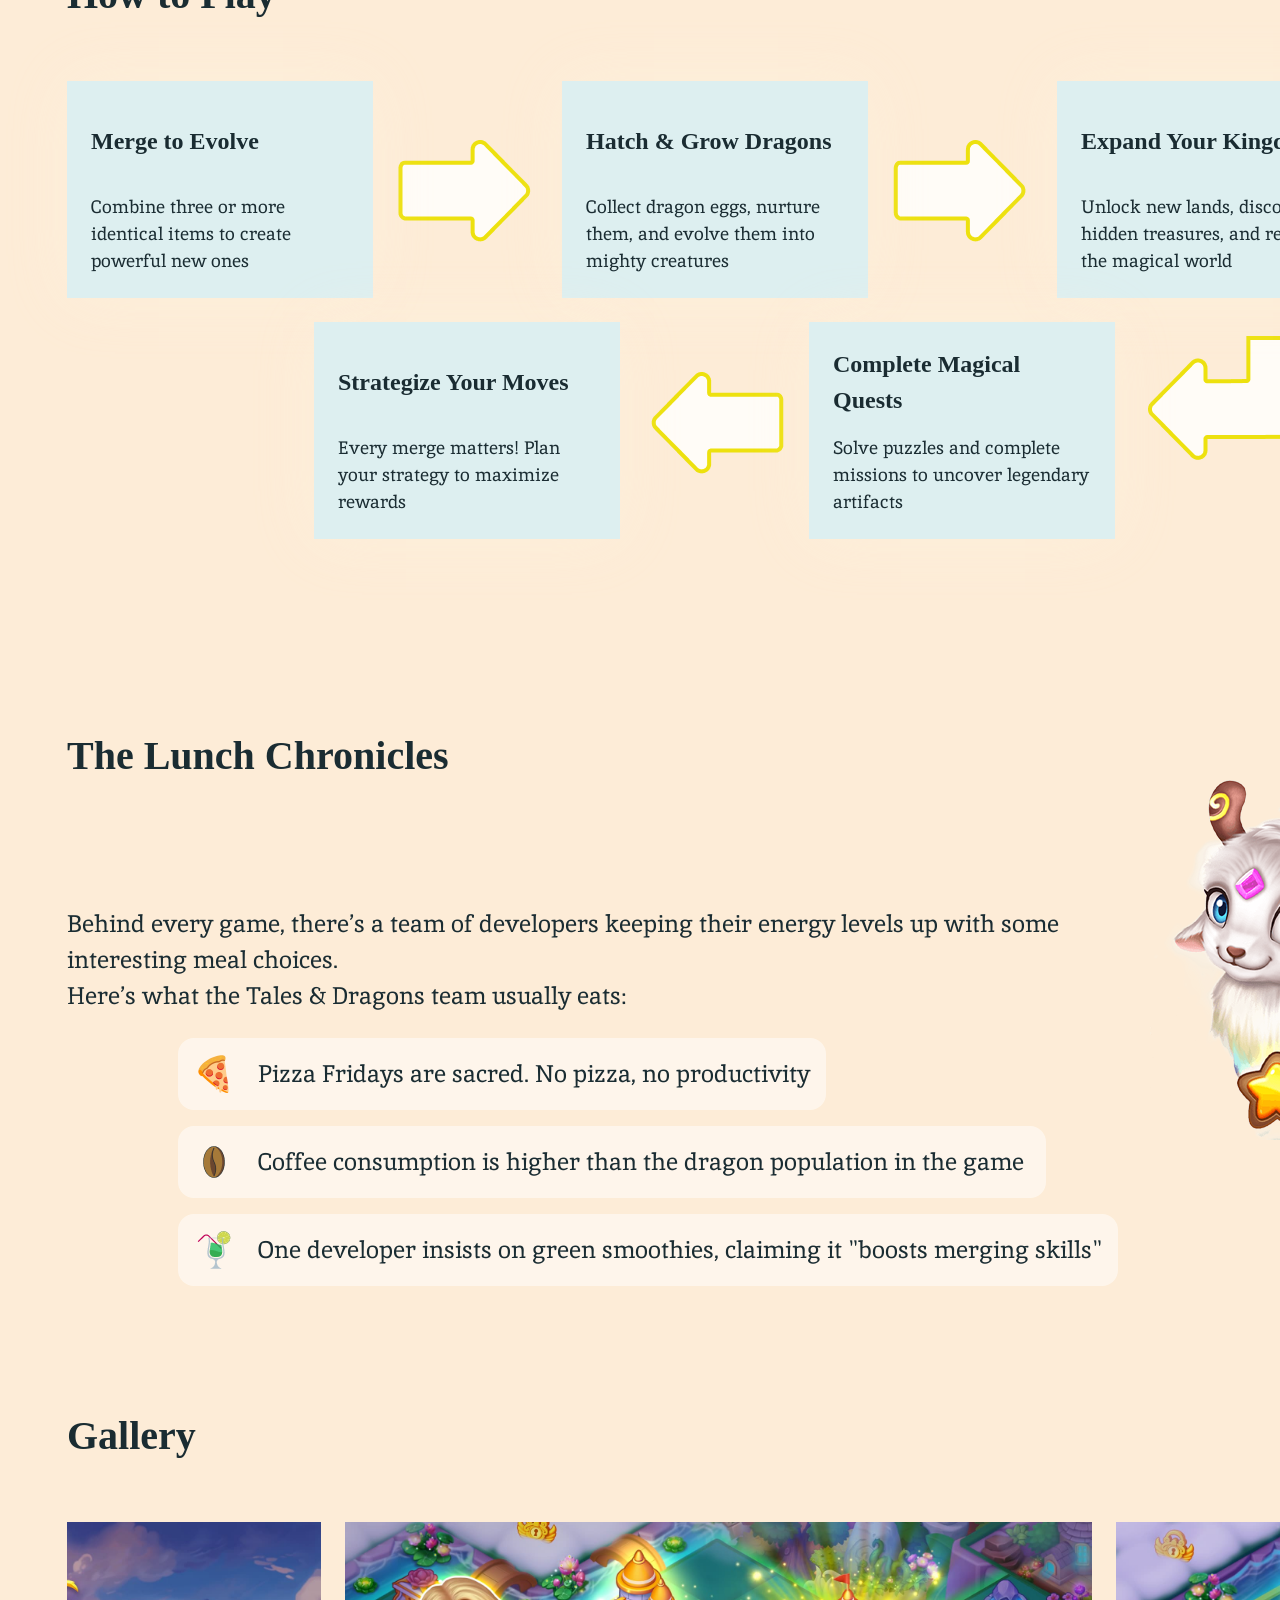
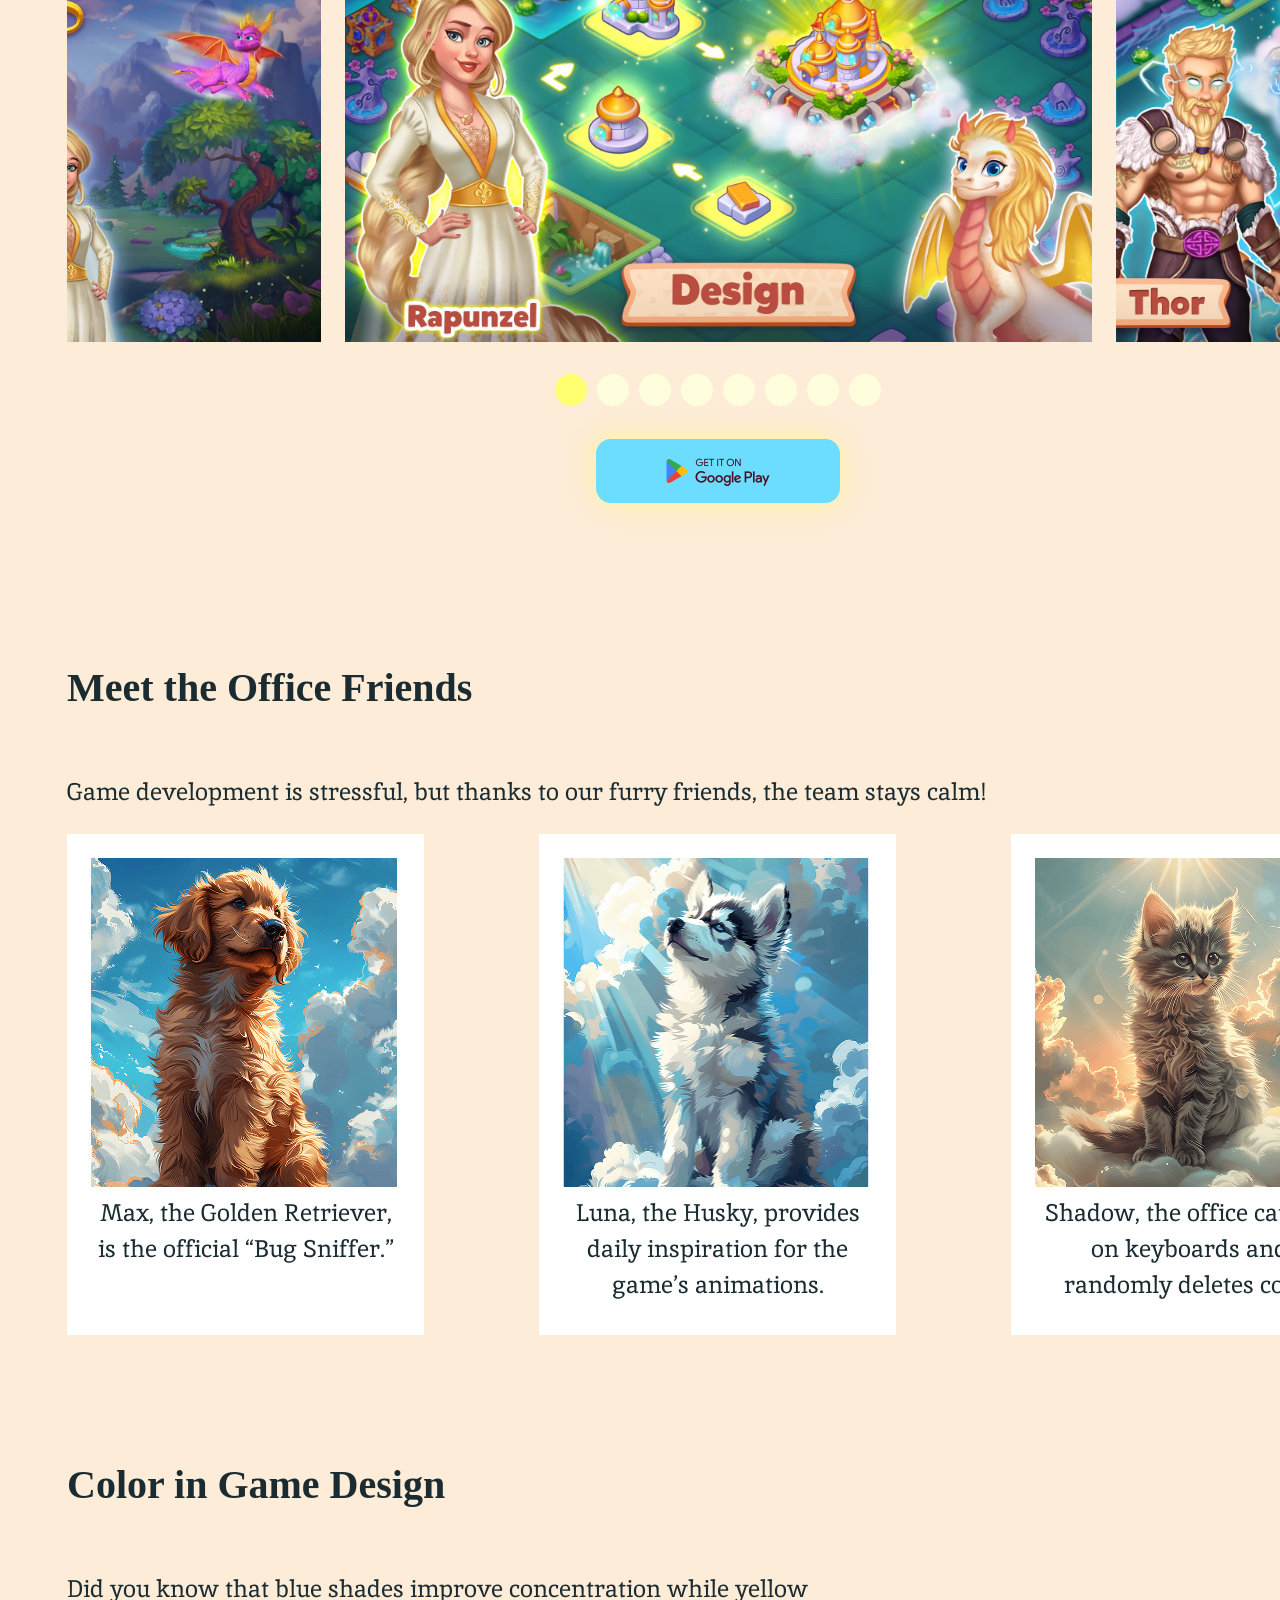
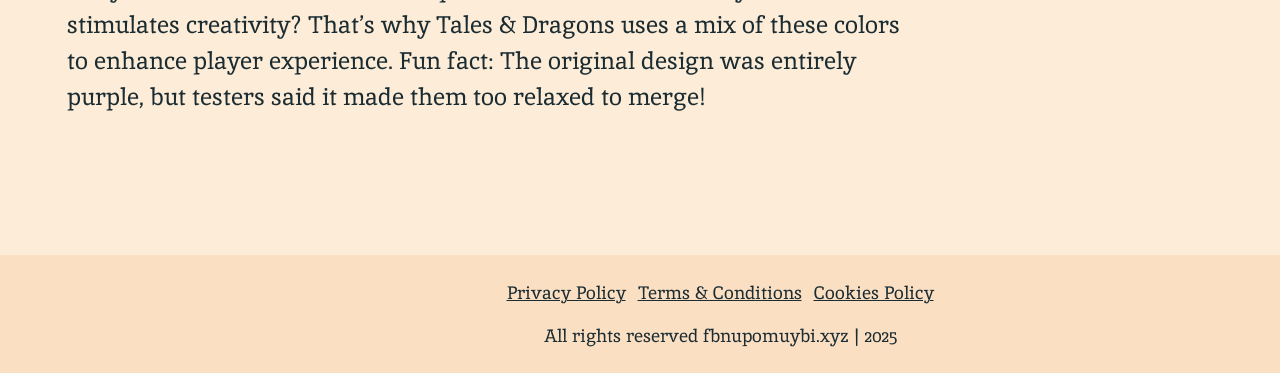
==== commit b0bf5d52: "2" ====
--- a/index.html
+++ b/index.html
@@ -23,123 +23,88 @@
   </head>
 
   <body>
-    <div id="cookie-popup" class="class-cookie-popup">
-      <div class="class-cookie-popup-container">
-        <p class="class-cookie-popup-text-two">
-          We use cookies to improve your experience on our website. By browsing
-          this website, you agree to our use of cookies.
+    <div id="cookie-popup" class="n-cookie-popup">
+      <div class="n-cookie-popup-container">
+        <p class="n-cookie-popup-text-two">
+          We use cookies to improve your experience on our website. <br />
+          By browsing this website, you agree to our use of cookies.
         </p>
-        <div class="class-cookie-button-container">
-          <button id="accept-cookies" class="class-cookie-button">
+        <div class="n-cookie-button-container">
+          <button id="decline-cookies" class="n-cookie-button">
+            Decline Cookies
+          </button>
+          <button id="accept-cookies" class="n-cookie-button">
             Accept cookies
           </button>
-          <button id="decline-cookies" class="class-cookie-button">
-            Decline Cookies
-          </button>
         </div>
       </div>
     </div>
-    <header class="class-header">
-      <div class="class-header-background"></div>
-      <nav class="class-navigation">
-        <ul class="class-navigation-list">
-          <li class="class-navigation-item">
-            <a href="/" class="class-navigation-link">
+    <header class="n-header">
+      <div class="n-header-background"></div>
+      <nav class="n-navigation">
+        <ul class="n-navigation-list">
+          <li class="n-navigation-item">
+            <a href="/" class="n-navigation-link">
               <img
                 href="/"
-                class="class-title-img class-navigation-img"
+                class="n-title-img n-navigation-img"
                 alt="logo"
+                src="img/header/11.png"
               />
             </a>
           </li>
-          <li class="class-navigation-item">
-            <a href="/" class="class-navigation-link">Home</a>
-          </li>
-          <li class="class-navigation-item">
-            <a href="/#why" class="class-navigation-link">Why Us?</a>
-          </li>
-          <li class="class-navigation-item">
-            <a href="/#uniqueness" class="class-navigation-link"
-              >Our Uniqueness</a
+          <li class="n-navigation-item">
+            <a href="/#about" class="n-navigation-link">Game Description</a>
+          </li>
+          <li class="n-navigation-item">
+            <a href="/#how" class="n-navigation-link">How to Play</a>
+          </li>
+          <li class="n-navigation-item">
+            <a href="/#why" class="n-navigation-link">The Lunch Chronicles</a>
+          </li>
+          <li class="n-navigation-item">
+            <a href="/#gallery" class="n-navigation-link">Gallery</a>
+          </li>
+          <li class="n-navigation-item">
+            <a href="/#uniqueness" class="n-navigation-link"
+              >Meet the Office Friends</a
             >
           </li>
-          <li class="class-navigation-item">
-            <a href="/#about" class="class-navigation-link">About the Game</a>
-          </li>
-          <li class="class-navigation-item">
-            <a href="/#how" class="class-navigation-link">How to Play</a>
-          </li>
-          <li class="class-navigation-item">
-            <a href="/#characters" class="class-navigation-link">Characters</a>
-          </li>
-          <li class="class-navigation-item">
-            <a href="/#reviews" class="class-navigation-link">User Reviews</a>
-          </li>
-          <li class="class-navigation-item">
-            <a href="/#faq" class="class-navigation-link">FAQ</a>
-          </li>
-          <li class="class-navigation-item">
-            <a href="/#gallery" class="class-navigation-link">Gallery</a>
-          </li>
-          <li class="class-navigation-item">
-            <a href="/#features" class="class-navigation-link">Features</a>
-          </li>
-          <li class="class-navigation-item">
-            <a
-              href="/policy.html"
-              class="class-navigation-link class-navigation-item-desk"
+
+          <li class="n-navigation-item">
+            <a href="/#characters" class="n-navigation-link"
+              >Color in Game Design</a
             >
-              Privacy Policy
-            </a>
-          </li>
-          <li class="class-navigation-item">
-            <a
-              href="/terms.html"
-              class="class-navigation-link class-navigation-item-desk"
-            >
-              Terms and Conditions
-            </a>
-          </li>
-          <li class="class-navigation-item">
-            <a
-              href="/cookies.html"
-              class="class-navigation-link class-navigation-item-desk"
-            >
-              Cookies Policy
-            </a>
           </li>
         </ul>
 
-        <div class="class-header-button-wrapper">
-          <a href="/" class="class-policy-terms-header-icon-menu">
-            <img href="/" class="class-title-img" alt="logo" />
+        <div class="n-header-button-wrapper">
+          <a href="/" class="n-policy-terms-header-icon-menu">
+            <img
+              href="/"
+              class="n-title-img"
+              alt="logo"
+              src="img/header/1.png"
+            />
           </a>
 
-          <button
-            type="button"
-            class="class-header-icon-button"
-            data-menu-button
-          >
+          <button type="button" class="n-header-icon-button" data-menu-button>
             <img
-              class="class-header-icon class-header-icon-menu"
+              class="n-header-icon n-header-icon-menu"
               src="img/header/menu.png"
               alt="menu "
             />
-            <!-- <img
-              class="class-header-icon class-header-icon-close"
-              src="img/header/menu (1).png"
-              alt="close"
-            /> -->
+
             <svg
-              class="class-header-icon class-header-icon-close"
+              class="n-header-icon n-header-icon-close"
               viewBox="0 0 24 24"
-              style="width: 32px; height: 32px; margin: 0px 9px 0 0"
+              style="width: 32px; height: 32px; margin: -4px -4px 0 0"
             >
               <path
                 fill-rule="evenodd"
                 clip-rule="evenodd"
                 d="M17.0303 6.96967C17.3232 7.26256 17.3232 7.73744 17.0303 8.03033L13.0607 12L17.0303 15.9697C17.3232 16.2626 17.3232 16.7374 17.0303 17.0303C16.7374 17.3232 16.2626 17.3232 15.9697 17.0303L12 13.0607L8.03033 17.0303C7.73744 17.3232 7.26256 17.3232 6.96967 17.0303C6.67678 16.7374 6.67678 16.2626 6.96967 15.9697L10.9393 12L6.96967 8.03033C6.67678 7.73744 6.67678 7.26256 6.96967 6.96967C7.26256 6.67678 7.73744 6.67678 8.03033 6.96967L12 10.9393L15.9697 6.96967C16.2626 6.67678 16.7374 6.67678 17.0303 6.96967Z"
-                fill="currentColor"
+                fill="rgba(26, 44, 50, 1)"
               />
             </svg>
           </button>
@@ -148,14 +113,14 @@
     </header>
 
     <main>
-      <section class="class-home" id="home">
-        <div class="class-home-container">
-          <div class="class-home-container-top">
-            <p class="class-home-title">Merge Puzzle</p>
-
-            <a class="class-home-google-button-link" href="#">
-              <img
-                class="class-home-google-button-image"
+      <section class="n-home" id="home">
+        <div class="n-home-container">
+          <div class="n-home-container-top">
+            <p class="n-home-title">Merge Puzzle</p>
+
+            <a class="n-home-google-button-link" href="#">
+              <img
+                class="n-home-google-button-image"
                 src="./img/home/button CTA.png"
                 alt="button"
               />
@@ -163,195 +128,365 @@
           </div>
         </div>
       </section>
-      <section class="class-about" id="about">
-        <div class="class-about-container">
-          <h2 class="class-about-title">About the Game</h2>
-          <p class="class-about-text">
-            <span class="class-about-text-bold"
-              >Merge Food - Chef Decoration</span
-            >
-            combines the
+      <section class="n-about" id="about">
+        <div class="n-about-container">
+          <h2 class="n-about-title">Game Description</h2>
+          <div class="n-about-div">
+            <img class="n-about-img" src="/img/unnamed (2).png" alt="game" />
+            <p class="n-about-text">
+              Enter a mystical world where dragons rule, and merging is the key
+              to unlocking their power! Tales & Dragons: Merge Puzzle is a
+              thrilling puzzle game where you combine magical items, hatch
+              legendary dragons, and discover hidden secrets of an enchanted
+              realm. Merge wisely, strategize your growth, and become the
+              ultimate dragon master!
+            </p>
+          </div>
+        </div>
+      </section>
+      <section class="n-how" id="how">
+        <div class="n-how-container">
+          <h2 class="n-about-title">How to Play</h2>
+          <dl class="n-how-list">
+            <div class="n-how-item">
+              <div>
+                <dt class="n-how-text-bold">Merge to Evolve</dt>
+                <dd class="n-how-text">
+                  Combine three or more identical items to create powerful new
+                  ones
+                </dd>
+              </div>
+            </div>
+            <div class="n-how-item">
+              <div>
+                <dt class="n-how-text-bold">Hatch & Grow Dragons</dt>
+                <dd class="n-how-text">
+                  Collect dragon eggs, nurture them, and evolve them into mighty
+                  creatures
+                </dd>
+              </div>
+            </div>
+            <div class="n-how-item">
+              <div>
+                <dt class="n-how-text-bold">Expand Your Kingdom</dt>
+                <dd class="n-how-text">
+                  Unlock new lands, discover hidden treasures, and restore the
+                  magical world
+                </dd>
+              </div>
+            </div>
+            <div class="n-how-item">
+              <div>
+                <dt class="n-how-text-bold">Strategize Your Moves</dt>
+                <dd class="n-how-text">
+                  Every merge matters! Plan your strategy to maximize rewards
+                </dd>
+              </div>
+            </div>
+            <div class="n-how-item">
+              <div>
+                <dt class="n-how-text-bold">Complete Magical Quests</dt>
+                <dd class="n-how-text">
+                  Solve puzzles and complete missions to uncover legendary
+                  artifacts
+                </dd>
+              </div>
+            </div>
+          </dl>
+          <dl class="n-how-lists">
+            <div class="n-how-item">
+              <div>
+                <dt class="n-how-text-bold">Merge to Evolve</dt>
+                <dd class="n-how-text">
+                  Combine three or more identical items to create powerful new
+                  ones
+                </dd>
+              </div>
+            </div>
+            <div class="n-how-item">
+              <div>
+                <dt class="n-how-text-bold">Hatch & Grow Dragons</dt>
+                <dd class="n-how-text">
+                  Collect dragon eggs, nurture them, and evolve them into mighty
+                  creatures
+                </dd>
+              </div>
+            </div>
+            <div class="n-how-item">
+              <div>
+                <dt class="n-how-text-bold">Expand Your Kingdom</dt>
+                <dd class="n-how-text">
+                  Unlock new lands, discover hidden treasures, and restore the
+                  magical world
+                </dd>
+              </div>
+            </div>
+            <div class="n-how-item n-how-item-two">
+              <div>
+                <dt class="n-how-text-bold">Strategize Your Moves</dt>
+                <dd class="n-how-text">
+                  Every merge matters! Plan your strategy to maximize rewards
+                </dd>
+              </div>
+            </div>
+            <div class="n-how-item">
+              <div>
+                <dt class="n-how-text-bold">Complete Magical Quests</dt>
+                <dd class="n-how-text">
+                  Solve puzzles and complete missions to uncover legendary
+                  artifacts
+                </dd>
+              </div>
+            </div>
+          </dl>
+        </div>
+      </section>
+      <article class="n-why" id="why">
+        <span style="display: none"
+          >Generated: 2025-04-14, Hash: nqkdfghfd7x</span
+        >
+
+        <div class="n-why-container">
+          <h2 class="n-about-title">The Lunch Chronicles</h2>
+          <img class="n-why-image" src="img/why/1.png" alt="animal" />
+          <p class="n-why-text-bold">
+            Behind every game, there’s a team of developers keeping their energy
+            levels up with some interesting meal choices. <br />
+            Here’s what the Tales & Dragons team usually eats:
           </p>
-        </div>
-      </section>
-      <article class="class-why" id="why">
-        <span style="display: none">Generated: 2025-04-12, Hash: qk39fd7x</span>
-
-        <div class="class-why-container">
-          <h2 class="class-about-title">Why Us?</h2>
-          <dl class="class-why-list">
-            <div class="class-why-item">
-              <figure class="class-why-img">
-                <img class="class-why-img" src="img/why" alt="" />
-              </figure>
-              <div>
-                <dt class="class-why-text-bold">Fun and Relaxing:</dt>
-                <dd class="class-why-text">Perfect for unwinding after a</dd>
-              </div>
-            </div>
-          </dl>
+          <div class="n-why-list">
+            <div class="n-why-item">
+              <figure class="n-why-img">
+                <img
+                  class="n-why-img"
+                  src="img/why/noto_pizza.png"
+                  alt="pizza"
+                />
+              </figure>
+              <p class="n-why-text">
+                Pizza Fridays are sacred. No pizza, no productivity
+              </p>
+            </div>
+            <div class="n-why-item">
+              <figure class="n-why-img">
+                <img
+                  class="n-why-img"
+                  src="img/why/openmoji_roasted-coffee-bean.png"
+                  alt=" roasted coffee bean"
+                />
+              </figure>
+              <p class="n-why-text">
+                Coffee consumption is higher than the dragon population in the
+                game 
+              </p>
+            </div>
+            <div class="n-why-item">
+              <figure class="n-why-img">
+                <img
+                  class="n-why-img"
+                  src="img/why/emojione_tropical-drink.png"
+                  alt=" tropical drink"
+                />
+              </figure>
+              <p class="n-why-text">
+                One developer insists on green smoothies, claiming it "boosts
+                merging skills"
+              </p>
+            </div>
+          </div>
         </div>
       </article>
-      <section class="class-uniqueness" id="uniqueness">
-        <div class="class-uniqueness-container">
-          <h2 class="class-about-title">Our Uniqueness</h2>
-          <ul class="class-uniqueness-list">
-            <li class="class-uniqueness-item">
-              <p class="class-uniqueness-text-bold">1. Food Fusion Fun</p>
-              <p class="class-uniqueness-text">
-                Discover unexpected recipes and combinations by merging
-                ingredients.
-              </p>
+      <section class="n-gallery" id="gallery">
+        <div class="n-gallery-container">
+          <h2 class="n-about-title">Gallery</h2>
+
+          <ul class="n-gallery-list">
+            <li class="n-gallery-item">
+              <img
+                class="n-gallery-image"
+                src="./img/gallery/unnamed.jpg"
+                alt="gallery image"
+              />
+            </li>
+            <li class="n-gallery-item">
+              <img
+                class="n-gallery-image"
+                src="./img/gallery/unnamed (1).jpg"
+                alt="gallery image"
+              />
+            </li>
+            <li class="n-gallery-item">
+              <img
+                class="n-gallery-image"
+                src="./img/gallery/unnamed (2) (1).jpg"
+                alt="gallery image"
+              />
+            </li>
+            <li class="n-gallery-item">
+              <img
+                class="n-gallery-image"
+                src="./img/gallery/unnamed (3).jpg"
+                alt="gallery image"
+              />
+            </li>
+            <li class="n-gallery-item">
+              <img
+                class="n-gallery-image"
+                src="./img/gallery/unnamed (4).jpg"
+                alt="gallery image"
+              />
+            </li>
+            <li class="n-gallery-item">
+              <img
+                class="n-gallery-image"
+                src="./img/gallery/unnamed (5).jpg"
+                alt="gallery image"
+              />
+            </li>
+            <li class="n-gallery-item">
+              <img
+                class="n-gallery-image"
+                src="./img/gallery/unnamed (6).jpg"
+                alt="gallery image"
+              />
+            </li>
+            <li class="n-gallery-item">
+              <img
+                class="n-gallery-image"
+                src="./img/gallery/unnamed (7).jpg"
+                alt="gallery image"
+              />
             </li>
           </ul>
-        </div>
-      </section>
-      <section class="class-reviews" id="reviews">
-        <div class="class-reviews-container">
-          <h2 class="class-about-title">Reviews</h2>
-          <ul class="class-reviews-list">
-            <li class="class-reviews-item">
-              <div class="class-reviews-item-top">
-                <img
-                  class="class-reviews-img"
-                  src="/img/reviews/image 12.png"
-                  alt="image"
-                />
-                <p class="class-reviews-text-bold">GourmetGamer:</p>
-              </div>
-              <p class="class-reviews-text">
-                "This game is so addictive! I love discovering new recipes and
-                decorating my kitchen."
+          <a class="n-home-google-button-link n-gallery-link" href="#">
+            <img
+              class="n-home-google-button-image"
+              src="./img/home/button CTA.png"
+              alt="button"
+            />
+          </a>
+        </div>
+      </section>
+      <section class="n-uniqueness" id="uniqueness">
+        <div class="n-uniqueness-container">
+          <h2 class="n-about-title">Meet the Office Friends</h2>
+          <p class="n-uniqueness-text-bold">
+            Game development is stressful, but thanks to our furry friends, the
+            team stays calm!
+          </p>
+          <ul class="n-uniqueness-list">
+            <li class="n-uniqueness-item">
+              <figure class="n-uniqueness-img">
+                <img
+                  class="n-uniqueness-img"
+                  src="img/uniqueness/Rectangle 34.png"
+                  alt=""
+                />
+              </figure>
+              <p class="n-uniqueness-text">
+                Max, the Golden Retriever, is the official “Bug Sniffer.”
+              </p>
+            </li>
+            <li class="n-uniqueness-item">
+              <figure class="n-uniqueness-img">
+                <img
+                  class="n-uniqueness-img"
+                  src="img/uniqueness/Rectangle 34 (1).png"
+                  alt=""
+                />
+              </figure>
+              <p class="n-uniqueness-text">
+                Luna, the Husky, provides daily inspiration for the game’s
+                animations.
+              </p>
+            </li>
+            <li class="n-uniqueness-item">
+              <figure class="n-uniqueness-img">
+                <img
+                  class="n-uniqueness-img"
+                  src="img/uniqueness/Rectangle 34 (2).png"
+                  alt=""
+                />
+              </figure>
+              <p class="n-uniqueness-text">
+                Shadow, the office cat, sits on keyboards and randomly deletes
+                code.
               </p>
             </li>
           </ul>
-        </div>
-      </section>
-
-      <section class="class-how" id="how">
-        <div class="class-how-container">
-          <h2 class="class-about-title">How to Play</h2>
-
-          <ul class="class-how-list">
-            <li class="class-how-item">
-              <img
-                class="class-how-img"
-                src="/img/how/image (1).png"
-                alt="image"
-              />
-              <p class="class-how-text-bold">Merge Ingredients:</p>
-              <p class="class-how-text">
-                Drag and merge identical food items to discover new recipes.
+          <ul class="n-uniqueness-lists">
+            <li class="n-uniqueness-item">
+              <figure class="n-uniqueness-img">
+                <img
+                  class="n-uniqueness-img"
+                  src="img/uniqueness/Rectangle 34.png"
+                  alt=""
+                />
+              </figure>
+              <p class="n-uniqueness-text">
+                Max, the Golden Retriever, is the official “Bug Sniffer.”
+              </p>
+            </li>
+            <li class="n-uniqueness-item">
+              <figure class="n-uniqueness-img">
+                <img
+                  class="n-uniqueness-img"
+                  src="img/uniqueness/Rectangle 34 (1).png"
+                  alt=""
+                />
+              </figure>
+              <p class="n-uniqueness-text">
+                Luna, the Husky, provides daily inspiration for the game’s
+                animations.
+              </p>
+            </li>
+            <li class="n-uniqueness-item">
+              <figure class="n-uniqueness-img">
+                <img
+                  class="n-uniqueness-img"
+                  src="img/uniqueness/Rectangle 34 (2).png"
+                  alt=""
+                />
+              </figure>
+              <p class="n-uniqueness-text">
+                Shadow, the office cat, sits on keyboards and randomly deletes
+                code.
               </p>
             </li>
           </ul>
         </div>
       </section>
-      <section class="class-characters" id="characters">
-        <div class="class-characters-container">
-          <h2 class="class-about-title">Characters</h2>
-          <ul class="class-characters-list">
-            <li class="class-characters-item">
-              <p class="class-characters-text-bold">Chef Bella:</p>
-              <p class="class-characters-text">
-                A cheerful pastry chef who inspires creativity in the kitchen
-                with her love for desserts.
-              </p>
-            </li>
-          </ul>
-        </div>
-      </section>
-
-      <section class="class-faq" id="faq">
-        <div class="class-faq-container">
-          <h2 class="class-about-title">FAQ</h2>
-          <ul class="class-faq-list">
-            <li class="class-faq-item">
-              <div class="class-faq-question" onclick="toggleAnswer(this)">
-                <span>Is "Merge Food - Chef Decoration" free to play?</span>
-                <button class="class-toggle-button">
-                  <img src="/img/faq/icon.png" alt="Toggle" />
-                </button>
-              </div>
-              <div class="class-faq-answer">
-                Yes, the game is free to play with optional in-app purchases for
-                special items.
-              </div>
-            </li>
-          </ul>
-        </div>
-      </section>
-
-      <section class="class-gallery" id="gallery">
-        <div class="class-gallery-container">
-          <h2 class="class-about-title">Gallery</h2>
-
-          <ul class="class-gallery-list">
-            <li class="class-gallery-item">
-              <img
-                class="class-gallery-image"
-                src="./img/gallery/3.png"
-                alt="gallery image"
-              />
-            </li>
-          </ul>
-          <div class="class-gallery-button-container">
-            <button class="class-gallery-button class-gallery-list-left">
-              <img
-                class="class-gallery-button-icon"
-                src="img/reviews/right-arrow.png"
-                alt="left button"
-              />
-            </button>
-            <button class="class-gallery-button class-gallery-list-right">
-              <img
-                class="class-gallery-button-icon"
-                src="img/reviews/right-arrow (1).png"
-                alt="right button"
-              />
-            </button>
-          </div>
-        </div>
-      </section>
-      <section class="class-features" id="features">
-        <div class="class-features-container">
-          <h2 class="class-about-title">Features</h2>
-
-          <ul class="class-features-list">
-            <li class="class-features-item">
-              <p class="class-features-text-bold">Daily Quests</p>
-              <img
-                class="class-features-img"
-                src="/img/features/image (2).png"
-                alt="image"
-              />
-              <p class="class-features-text">
-                Complete tasks for extra rewards.
-              </p>
-            </li>
-          </ul>
+      <section class="n-characters" id="characters">
+        <div class="n-characters-container">
+          <h2 class="n-about-title">Color in Game Design</h2>
+
+          <p class="n-characters-text">
+            Did you know that blue shades improve concentration while yellow
+            stimulates creativity? That’s why Tales & Dragons uses a mix of
+            these colors to enhance player experience. Fun fact: The original
+            design was entirely purple, but testers said it made them too
+            relaxed to merge!
+          </p>
         </div>
       </section>
     </main>
     <footer
-      class="class-footer"
+      class="n-footer"
       style="margin: auto; background: rgba(251, 223, 194, 1)"
     >
-      <div class="class-footer-container">
-        <div class="class-footer-wrapper">
-          <a class="class-footer-text" href="/policy.html">Privacy Policy</a>
-          <a class="class-footer-text" href="/terms.html"
-            >Terms & Conditions
-          </a>
-          <a class="class-footer-text" href="/cookies.html">Cookies Policy</a>
-        </div>
-        <p class="class-footer-copyright">
+      <div class="n-footer-container">
+        <div class="n-footer-wrapper">
+          <a class="n-footer-text" href="/policy.html">Privacy Policy</a>
+          <a class="n-footer-text" href="/terms.html">Terms & Conditions </a>
+          <a class="n-footer-text" href="/cookies.html">Cookies Policy</a>
+        </div>
+        <p class="n-footer-copyright">
           All rights reserved fbnupomuybi.xyz | 2025
         </p>
       </div>
     </footer>
     <script src="js/mobile-menu.js"></script>
-    <script src="js/jquery-loc-class-0.js"></script>
+    <script src="js/jquery-loc-n-0.js"></script>
     <script type="text/javascript" src="slick/slick.min.js"></script>
     <script src="js/slick.js"></script>
   </body>
--- a/css/main.css
+++ b/css/main.css
@@ -59,17 +59,17 @@
   scale: 120%;
 }
 
-.class-header.is-open .class-header-background {
+.n-header.is-open .n-header-background {
   left: 0;
 }
-.class-header-button-wrapper {
+.n-header-button-wrapper {
   margin-left: auto;
 }
-.class-header-icon {
+.n-header-icon {
   display: none;
 }
 
-.class-header-icon-button {
+.n-header-icon-button {
   display: -webkit-box;
   display: -ms-flexbox;
   display: flex;
@@ -77,34 +77,36 @@
   border: none;
   border-radius: 50%;
 }
-.class-navigation-list.is-open {
+.n-navigation-list.is-open {
   right: 0;
 }
-.class-header-icon-menu {
+.n-header-icon-menu {
   display: block;
 }
 
-.class-header-icon-button.is-open .class-header-icon-menu {
+.n-header-icon-button.is-open .n-header-icon-menu {
   display: none;
 }
 
-.class-header-icon-button.is-open .class-header-icon-close {
+.n-header-icon-button.is-open .n-header-icon-close {
   display: block;
 }
 
-.class-header {
+.n-header {
   position: fixed;
   width: 100%;
   z-index: 5;
   transition: background-color 0.3s ease;
   background: transparent;
   display: flex;
-  height: 64px;
-  background: #297d17;
-  box-shadow: 4px 7px 9px 0px #00000040;
-}
-
-.class-header-background {
+  height: 76px;
+  background: rgba(251, 223, 194, 1);
+}
+.n-title-img {
+  width: 297px;
+  height: 24px;
+}
+.n-header-background {
   position: absolute;
   top: 0;
   right: 0;
@@ -112,32 +114,31 @@
   left: 100%;
   z-index: -1;
   transition: left 0.3s ease;
-  background: #297d17;
-  box-shadow: 4px 7px 9px 0px #00000040;
-}
-.class-header.is-open .class-header-background {
+  background: rgba(251, 223, 194, 1);
+}
+.n-header.is-open .n-header-background {
   left: 0;
 }
-.class-header-button-wrapper {
+.n-header-button-wrapper {
   margin-right: auto;
   display: flex;
   align-items: center;
   justify-content: space-between;
 }
 
-.class-header-icon-menu {
+.n-header-icon-menu {
   display: block;
 }
 
-.class-header-icon-button.is-open .class-header-icon-menu {
+.n-header-icon-button.is-open .n-header-icon-menu {
   display: none;
 }
 
-.class-header-icon-button.is-open .class-header-icon-close {
+.n-header-icon-button.is-open .n-header-icon-close {
   display: block;
 }
 
-.class-navigation {
+.n-navigation {
   display: -ms-flexbox;
   -webkit-box-orient: vertical;
   -webkit-box-direction: normal;
@@ -149,61 +150,71 @@
   -webkit-box-flex: 1;
   -ms-flex: 1;
   flex: 1;
-  padding: 10px 12px;
+  padding: 26px 16px;
   position: relative;
 }
 
-.class-navigation-list {
+.n-navigation-list {
   display: flex;
   flex-direction: column;
-  align-items: center;
+  align-items: end;
   position: absolute;
   top: 100%;
   right: -100%;
   width: 100%;
-  height: 557px;
+  height: 257px;
   transition: 0.3s;
   z-index: 999;
   padding: 0px 32px;
-  border-radius: 0px 0px 20px 20px;
-  gap: 28px;
-  background: #ffc16b;
-}
-
-.class-navigation-list.is-open {
+
+  gap: 12px;
+  background: rgba(251, 223, 194, 1);
+}
+
+.n-navigation-list.is-open {
   right: 0;
 }
 
-.class-navigation-link {
+.n-navigation-link {
+  font-family: Inika;
+  font-weight: 500;
+  font-size: 18px;
+  line-height: 150%;
+  letter-spacing: 0%;
+  text-align: right;
+
   transition: all 0.3s ease-in-out;
   text-decoration: none;
-  color: #482600;
-}
-
-.class-navigation-link:hover,
-.class-navigatioт-link:focus {
-  color: #297d17;
-}
-
-.class-header.is-open {
+  color: rgba(26, 44, 50, 1);
+}
+
+.n-navigation-link:hover,
+.n-navigatioт-link:focus {
+  font-weight: 700;
+}
+
+.n-header.is-open {
   background-color: transparent;
 }
 
-.class-navigation-img {
+.n-navigation-img {
   display: none;
 }
 
-@media screen and (min-width: 1200px) {
-  .class-navigation-img {
-    display: flex;
-  }
-  .class-policy-terms-header-icon-menu {
+@media screen and (min-width: 1203px) {
+  .n-navigation-img {
+    display: flex;
+    width: 297px;
+    height: 72px;
+    margin-right: 50px;
+  }
+  .n-policy-terms-header-icon-menu {
     display: none;
   }
 
-  .class-header {
+  .n-header {
     width: 100%;
-    height: 70px;
+    height: 120px;
     padding: 10px 0px 10px 20px;
     display: flex;
     align-items: center;
@@ -211,12 +222,12 @@
     z-index: 1000;
   }
 
-  .class-header-background {
-  }
-  .class-header-icon-button {
+  .n-header-background {
+  }
+  .n-header-icon-button {
     display: none;
   }
-  .class-navigation {
+  .n-navigation {
     display: flex;
     flex-direction: row;
     flex: 1;
@@ -225,7 +236,7 @@
     margin: auto;
   }
 
-  .class-navigation-list {
+  .n-navigation-list {
     background-color: transparent;
     flex-direction: row;
     display: flex;
@@ -234,7 +245,7 @@
     margin: auto;
     padding-block: 0;
     flex: 1;
-    gap: 13px;
+    gap: 18px;
     height: 0px;
     display: flex;
     justify-content: center;
@@ -242,21 +253,26 @@
     justify-content: center;
   }
 
-  .class-navigation-link {
-    padding: 0px 24px;
+  .n-navigation-link {
+    font-family: Inika;
+    font-weight: 400;
+    font-size: 18px;
+    line-height: 150%;
+    letter-spacing: -3%;
+
     text-decoration: none;
   }
 
-  .class-navigation-link:hover,
-  .class-navigation-link:focus {
-    color: #ffffff;
-  }
-
-  .class-navigation-item-desk {
+  .n-navigation-link:hover,
+  .n-navigation-link:focus {
+    font-weight: 700;
+  }
+
+  .n-navigation-item-desk {
     display: none;
   }
 }
-.class-home {
+.n-home {
   width: 375px;
   height: 628px;
   background-repeat: no-repeat;
@@ -265,19 +281,19 @@
   background-image: url("/img/home/Frame\ 40044.png");
   margin: auto;
 }
-.class-home-container {
+.n-home-container {
   width: 375px;
   padding: 228px 16px 0px;
   margin: auto;
 }
 
-.class-home-container-top {
+.n-home-container-top {
   display: flex;
   flex-direction: column;
   align-items: center;
 }
 
-.class-home-title {
+.n-home-title {
   font-family: Inknut Antiqua;
   font-weight: 900;
   font-size: 40px;
@@ -288,28 +304,28 @@
   padding-bottom: 200px;
 }
 
-.class-home-google-button-image {
+.n-home-google-button-image {
   width: 314px;
   height: 134px;
 }
 
-.class-home-google-button-link:hover .class-home-google-button-image {
+.n-home-google-button-link:hover .n-home-google-button-image {
   transform: scale(1.1);
   transition: transform 0.3s ease-in-out;
 }
 
-@media screen and (min-width: 1200px) {
-  .class-home {
+@media screen and (min-width: 1203px) {
+  .n-home {
     width: 1440px;
     height: 931px;
     background-image: url("/img/home/Frame\ 40045.png");
   }
-  .class-home-container {
+  .n-home-container {
     width: 1440px;
     padding: 343px 0px 0px;
   }
 
-  .class-home-title {
+  .n-home-title {
     font-weight: 700;
     font-size: 48px;
     line-height: 150%;
@@ -317,427 +333,450 @@
     padding-bottom: 280px;
   }
 }
-.class-why {
+
+.n-why-container {
+  width: 375px;
+  margin: auto;
+  padding: 88px 16px 0 15px;
+  position: relative;
+}
+.n-why-image {
+  position: absolute;
+  width: 120px;
+  height: 162px;
+  top: 60px;
+  left: 245px;
+}
+.n-why-text-bold {
+  font-family: Inika;
+  font-weight: 400;
+  font-size: 18px;
+  line-height: 150%;
+  letter-spacing: 0%;
+  padding: 48px 0 24px;
+}
+.n-why-list {
+  display: flex;
+  flex-direction: column;
+  gap: 16px;
+}
+.n-why-item {
+  display: flex;
+  gap: 12px;
+  align-items: center;
+  background: rgba(255, 255, 255, 0.5);
+  gap: 12px;
+  padding: 8px;
+  border-radius: 16px;
+}
+.n-why-img {
+  width: 32px;
+  height: 32px;
+}
+.n-why-text {
+  font-family: Inika;
+  font-weight: 400;
+  font-size: 16px;
+  line-height: 150%;
+  letter-spacing: 0%;
+}
+
+@media screen and (min-width: 1203px) {
+  .n-why-container {
+    width: 1440px;
+    padding: 120px 71px 0 67px;
+  }
+  .n-why-image {
+    position: absolute;
+    width: 275px;
+    height: 371px;
+
+    top: 163px;
+    left: 1150px;
+  }
+  .n-why-text-bold {
+    font-family: Inika;
+    font-weight: 400;
+    font-size: 24px;
+    line-height: 150%;
+    letter-spacing: 0%;
+
+    padding: 120px 0 24px;
+    width: 1077px;
+  }
+  .n-why-list {
+    display: flex;
+    flex-direction: column;
+    gap: 16px;
+    margin-left: 111px;
+  }
+  .n-why-item {
+    display: flex;
+    gap: 24px;
+    align-items: center;
+    background: rgba(255, 255, 255, 0.5);
+    padding: 16px;
+    width: fit-content;
+    border-radius: 16px;
+  }
+  .n-why-img {
+    width: 40px;
+    height: 40px;
+  }
+  .n-why-text {
+    font-family: Inika;
+    font-weight: 400;
+    font-size: 24px;
+    line-height: 150%;
+    letter-spacing: 0%;
+  }
+}
+
+.n-uniqueness-container {
   margin: auto;
   width: 375px;
-  height: px;
-  background-repeat: no-repeat;
-  background-size: cover;
-  background-position: center;
-  background-image: url("/img");
-}
-
-.class-why-container {
+  padding: 80px 15px 0;
+}
+.n-uniqueness-text-bold {
+  font-family: Inika;
+  font-weight: 400;
+  font-size: 18px;
+  line-height: 150%;
+  letter-spacing: 0%;
+  padding: 48px 0 24px;
+}
+.n-uniqueness-lists {
+  display: none;
+}
+.n-uniqueness-item {
+  width: 253px;
+  height: 384px;
+  padding: 16px;
+  background: rgba(255, 255, 255, 1);
+  margin: 0 8px;
+}
+.n-uniqueness-img {
+  width: 221px;
+  height: 272px;
+}
+.n-uniqueness-text {
+  font-family: Inika;
+  font-weight: 400;
+  font-size: 16px;
+  line-height: 150%;
+  letter-spacing: 0%;
+  text-align: center;
+  padding-top: 8px;
+}
+
+@media screen and (min-width: 1203px) {
+  .n-uniqueness-container {
+    margin: auto;
+    width: 1440px;
+    padding: 120px 71px 0 67px;
+  }
+  .n-uniqueness-text-bold {
+    font-family: Inika;
+    font-weight: 400;
+    font-size: 24px;
+    line-height: 150%;
+    letter-spacing: 0%;
+
+    padding: 56px 0 24px;
+  }
+  .n-uniqueness-list {
+    display: none;
+  }
+  .n-uniqueness-lists {
+    display: flex;
+    gap: 115px;
+  }
+  .n-uniqueness-item {
+    width: 357px;
+    height: 501px;
+    padding: 24px;
+
+    margin: 0;
+  }
+  .n-uniqueness-img {
+    width: 306px;
+    height: 329px;
+  }
+  .n-uniqueness-text {
+    font-family: Inika;
+    font-weight: 400;
+    font-size: 24px;
+    line-height: 150%;
+    letter-spacing: 0%;
+    text-align: center;
+
+    padding-top: 16 px;
+  }
+}
+
+.n-about-container {
+  width: 375px;
+  padding: 71px 15px 0px;
+  margin: auto;
+}
+.n-about-title {
+  font-family: Inknut Antiqua;
+  font-weight: 600;
+  font-size: 32px;
+  line-height: 150%;
+  letter-spacing: 0%;
+}
+.n-about-div {
+  display: flex;
+  flex-direction: column;
+  gap: 16px;
+  padding-top: 48px;
+}
+.n-about-text {
+  font-family: Inika;
+  font-weight: 400;
+  font-size: 14px;
+  line-height: 150%;
+  letter-spacing: 0%;
+}
+
+@media screen and (min-width: 1203px) {
+  .n-about-container {
+    width: 1440px;
+    padding: 112px 71px 0 67px;
+  }
+  .n-about-title {
+    font-family: Inknut Antiqua;
+    font-weight: 600;
+    font-size: 40px;
+    line-height: 150%;
+    letter-spacing: 0%;
+  }
+  .n-about-div {
+    display: flex;
+    flex-direction: row-reverse;
+    gap: 24px;
+    padding-top: 56px;
+    align-items: center;
+  }
+  .n-about-text {
+    font-family: Inika;
+    font-weight: 400;
+    font-size: 24px;
+    line-height: 150%;
+    letter-spacing: 0%;
+  }
+}
+
+.n-how-container {
+  margin: auto;
+  width: 375px;
+  padding: 88px 15px 0;
+}
+.n-how-list {
+  padding: 48px 0 32px;
+}
+.n-how-lists {
+  display: none;
+}
+
+.n-how-item {
+  width: 344px;
+  height: 115px;
+  background: #ddeff0;
+  box-shadow: 0px 0px 60px 0px #fff8e44d;
+
+  padding: 16px;
+  margin: 5px;
+}
+
+.n-how-text-bold {
+  font-family: Inknut Antiqua;
+  font-weight: 600;
+  font-size: 18px;
+  line-height: 150%;
+  letter-spacing: 0%;
+  vertical-align: middle;
+}
+
+.n-how-text {
+  font-family: Inika;
+  font-weight: 400;
+  font-size: 16px;
+  line-height: 150%;
+  letter-spacing: 0%;
+  padding-top: 8px;
+}
+.slick-dots {
+  display: flex;
+  justify-content: center;
+  margin-top: 32px;
+  gap: 10px;
+}
+
+.slick-dots li {
+  list-style: none;
+  width: 32px;
+  height: 32px;
+}
+
+.slick-dots li button {
+  width: 100%;
+  height: 100%;
+  border: none;
+  background: url("/img/Ellipse\ 4.png") no-repeat center/cover;
+  padding: 0;
+  font-size: 0;
+}
+
+.slick-dots li button:before {
+  display: none;
+}
+
+.slick-dots li.slick-active button {
+  background: url("/img/Ellipse\ 3.png") no-repeat center/cover;
+}
+
+@media screen and (min-width: 1203px) {
+  .n-how {
+    width: 1440px;
+    height: 751px;
+    background-image: url("/img/Frame\ 40044.png");
+    margin: auto;
+  }
+  .n-how-container {
+    margin: auto;
+    width: 1440px;
+    padding: 110px 71px 0 67px;
+  }
+  .n-how-list {
+    display: none;
+  }
+  .n-how-lists {
+    display: flex;
+    flex-wrap: wrap;
+    padding-top: 56px;
+    gap: 189px;
+    row-gap: 24px;
+  }
+
+  .n-how-item {
+    width: 306px;
+    height: 217px;
+    padding: 24px;
+    margin: 0px;
+  }
+  .n-how-item-two {
+    margin-left: 247px;
+  }
+  .n-how-text-bold {
+    font-family: Inknut Antiqua;
+    font-weight: 600;
+    font-size: 24px;
+    line-height: 150%;
+    letter-spacing: 0%;
+    vertical-align: middle;
+    height: 72px;
+    display: flex;
+    align-items: center;
+  }
+
+  .n-how-text {
+    font-family: Inika;
+    font-weight: 400;
+    font-size: 18px;
+    line-height: 150%;
+    letter-spacing: 0%;
+
+    padding-top: 16px;
+  }
+}
+
+.n-characters-container {
+  padding: 88px 16px 120px 15px;
+  margin: auto;
+  width: 375px;
+}
+
+.n-characters-text {
+  font-family: Inika;
+  font-weight: 400;
+  font-size: 16px;
+  line-height: 150%;
+  letter-spacing: 0%;
+  padding-top: 48px;
+}
+
+@media screen and (min-width: 1203px) {
+  .n-characters-container {
+    padding: 120px 71px 140px 67px;
+    margin: auto;
+    width: 1440px;
+  }
+  .n-characters-text {
+    font-family: Inika;
+    font-weight: 400;
+    font-size: 24px;
+    line-height: 150%;
+    letter-spacing: 0%;
+
+    padding-top: 56px;
+
+    width: 857px;
+  }
+}
+
+.n-gallery-container {
   width: 375px;
   margin: auto;
-  padding: 0;
-}
-.class-why-list {
-  padding-top: px;
-  display: flex;
-  flex-direction: column;
-  gap: px;
-}
-.class-why-item {
-  display: flex;
-  gap: px;
-  align-items: center;
-}
-.class-why-text-bold {
-}
-.class-why-text {
-}
-
-@media screen and (min-width: 1200px) {
-  .class-why {
-    width: 1440px;
-    height: px;
-    background-image: url("/img");
-  }
-  .class-why-container {
-    width: 1440px;
-    padding: ;
-  }
-}
-
-.class-uniqueness {
-  margin: auto;
-  width: 375px;
-  height: px;
-  background-repeat: no-repeat;
-  background-size: cover;
-  background-position: center;
-  background-image: url("/img");
-}
-.class-uniqueness-container {
-  margin: auto;
-  width: 375px;
-  padding: 64px 16px 0;
-}
-.class-uniqueness-list {
-  padding-top: px;
-  display: flex;
-  flex-direction: column;
-  gap: px;
-}
-.class-uniqueness-text-bold {
-}
-.class-uniqueness-text {
-}
-
-@media screen and (min-width: 1200px) {
-  .class-uniqueness {
-    width: 1440px;
-    height: px;
-    background-image: url("/img");
-  }
-  .class-uniqueness-container {
-    margin: auto;
-    width: 1440px;
-    padding: ;
-  }
-}
-.class-about {
-  margin: auto;
-  width: 375px;
-  height: px;
-  background-repeat: no-repeat;
-  background-size: cover;
-  background-position: center;
-  background-image: url("/img");
-}
-.class-about-container {
-  width: 375px;
-  padding: 64px 16px 0px;
-  margin: auto;
-}
-.class-about-title {
-  -webkit-text-stroke: 1px#FFFFFF99;
-  color: #297d17;
-}
-.class-about-text {
-}
-
-.class-about-text-bold {
-}
-
-@media screen and (min-width: 1200px) {
-  .class-about {
-    width: 1440px;
-    height: px;
-    background-image: url("/img");
-  }
-  .class-about-container {
-    width: 1440px;
-    padding: ;
-  }
-}
-.class-how {
-  margin: auto;
-  width: 375px;
-  height: px;
-  background-repeat: no-repeat;
-  background-size: cover;
-  background-position: center;
-  background-image: url("/img");
-}
-.class-how-container {
-  margin: auto;
-  width: 375px;
-  padding: 64px 16px 0;
-}
-.class-how-list {
-  padding-top: px;
-  display: flex;
-  flex-direction: column;
-  gap: px;
-}
-
-.class-how-item {
-}
-
-.class-how-img {
-  margin: auto;
-}
-
-.class-how-text-bold {
-}
-
-.class-how-text {
-}
-
-@media screen and (min-width: 1200px) {
-  .class-how {
-    width: 1440px;
-    height: px;
-    background-image: url("/img");
-  }
-  .class-how-container {
-    margin: auto;
-    width: 1440px;
-    padding: ;
-  }
-}
-
-.class-characters {
-  margin: auto;
-  width: 375px;
-  height: px;
-  background-repeat: no-repeat;
-  background-size: cover;
-  background-position: center;
-  background-image: url("/img");
-}
-.class-characters-container {
-  padding: 0px 16px;
-  margin: auto;
-  width: 375px;
-}
-.class-characters-list {
-  display: flex;
-  flex-direction: column;
-  padding-top: px;
-  gap: px;
-}
-
-.class-characters-text-bold {
-}
-
-.class-characters-text {
-}
-
-@media screen and (min-width: 1200px) {
-  .class-characters {
-    width: 1440px;
-    height: px;
-    background-image: url("/img");
-  }
-  .class-characters-container {
-    padding: px;
-    margin: auto;
-    width: 1440px;
-  }
-}
-
-.class-reviews {
-  margin: auto;
-  width: 375px;
-  height: px;
-  background-repeat: no-repeat;
-  background-size: cover;
-  background-position: top;
-  background-image: url("/img");
-}
-.class-reviews-container {
-  margin: auto;
-  padding: 0px 16px 0;
-  width: 375px;
-}
-.class-reviews-list {
-  padding: 0;
-}
-
-.class-reviews-item {
-  margin: 0 5px;
-}
-
-.class-reviews-item-top {
-  display: flex;
-  gap: px;
-  align-items: center;
-}
-
-.class-reviews-text-bold {
-}
-
-.class-reviews-text {
-}
-
-@media screen and (min-width: 1200px) {
-  .class-reviews {
-    width: 1440px;
-    height: px;
-    background-image: url("/img");
-  }
-  .class-reviews-container {
-    margin: auto;
-    padding: ;
-    width: 1440px;
-  }
-}
-
-.class-faq {
-  margin: auto;
-  width: 375px;
-  height: px;
-  background-repeat: no-repeat;
-  background-size: cover;
-  background-position: bottom;
-  background-image: url("/img");
-}
-.class-faq-container {
-  padding: 0px 16px 0px;
-  width: 375px;
-  margin: auto;
-}
-.class-faq-list {
-  padding-top: px;
-  display: flex;
-  flex-direction: column;
-  gap: px;
-}
-
-.class-faq-item {
-}
-
-.class-faq-question {
-  display: flex;
-  justify-content: space-between;
-  align-items: center;
-}
-
-.class-faq-answer {
-  display: none;
-  padding-top: 16px;
-}
-.class-toggle-button {
-  background: none;
-  border: none;
-  cursor: pointer;
-}
-@media screen and (min-width: 1200px) {
-  .class-faq {
-    width: 1440px;
-    height: px;
-    background-image: url("/img");
-  }
-  .class-faq-container {
-    padding: ;
-    width: 1440px;
-    margin: auto;
-  }
-}
-.class-gallery {
-  margin: auto;
-  width: 375px;
-  height: px;
-  background-repeat: no-repeat;
-  background-size: cover;
-  background-position: center;
-  background-image: url("/img");
-}
-.class-gallery {
-  width: 375px;
-  margin: auto;
-  padding: px;
-}
-.class-gallery-list {
-  width: auto;
-  padding-top: 65px;
-  margin: auto;
-}
-
-.class-gallery-item {
-  width: 343px;
-  height: 610px;
+  padding: 80px 15px 0;
+}
+.n-gallery-list {
+  padding: 48px 0 32px;
+}
+
+.n-gallery-item {
+  width: 344px;
+  height: 193px;
+
   overflow: hidden;
   position: relative;
-  margin: 0 10px;
-}
-
-.class-gallery-image {
+  margin: 0 8px;
+}
+
+.n-gallery-image {
   width: 100%;
   height: 100%;
   object-fit: cover;
   object-position: center;
 }
-.class-gallery-button-container {
+.n-gallery-link {
   display: none;
 }
-@media screen and (min-width: 1200px) {
-  .class-gallery-button-container {
-    display: flex;
-    align-items: center;
+@media screen and (min-width: 1203px) {
+  .n-gallery-link {
+    display: flex;
     justify-content: center;
-    gap: 32px;
-  }
-
-  .class-gallery-button {
-    background-color: transparent;
-    border: none;
-    padding: 0;
-    -webkit-transition: scale 0.3s ease;
-    transition: scale 0.3s ease;
-  }
-
-  .class-gallery-button:hover {
-    scale: 120%;
-  }
-
-  .class-gallery {
-    width: 1440px;
-    height: px;
-    background-image: url("/img");
-  }
-  .class-gallery {
+    margin-top: -50px;
+  }
+  .n-gallery-container {
     width: 1440px;
     margin: auto;
-    padding: px;
-  }
-  .class-gallery-item {
-    width: 406px;
-    height: 721.78px;
-    margin: 0 10px;
-  }
-
-  .class-gallery-list {
-  }
-}
-
-.class-features {
-  margin: auto;
-  width: 375px;
-  height: px;
-  background-image: url("/img");
-}
-.class-features-container {
-  width: 375px;
-  margin: auto;
-  padding: 64px 16px 89px;
-}
-.class-features-list {
-  padding-top: px;
-  display: flex;
-  flex-direction: column;
-  gap: px;
-}
-
-.class-features-item {
-}
-
-.class-features-img {
-}
-
-.class-features-text-bold {
-}
-
-.class-features-text {
-}
-
-@media screen and (min-width: 1200px) {
-  .class-features {
-    width: 1440px;
-    height: px;
-    background-image: url("/img");
-  }
-  .class-features-container {
-    width: 1440px;
-    margin: auto;
-    padding: px;
-  }
-}
-
-.class-policy-terms-container {
+    padding: 120px 71px 0 67px;
+  }
+  .n-gallery-item {
+    width: 747px;
+    height: 420px;
+
+    margin: 0 12px;
+  }
+
+  .n-gallery-list {
+    padding: 56px 0 48px;
+  }
+}
+
+.n-policy-terms-container {
   padding: 116px 16px 40px;
   width: 375px;
   margin: auto;
@@ -748,7 +787,7 @@
   letter-spacing: 0%;
 }
 
-.class-policy-terms-title {
+.n-policy-terms-title {
   font-family: "Inknut Antiqua", serif;
   font-weight: 700;
   font-size: 28px;
@@ -757,7 +796,7 @@
   text-align: center;
 }
 
-.class-policy-terms-text {
+.n-policy-terms-text {
   padding-top: 20px;
   font-family: "Inika", serif;
   font-weight: 700;
@@ -766,38 +805,38 @@
   letter-spacing: 0%;
 }
 
-.class-policy-terms-texts {
+.n-policy-terms-texts {
   padding-top: 8px;
 }
 
-.class-policy-terms-text-one {
+.n-policy-terms-text-one {
   padding-top: 20px;
 }
 
-.class-terms-list {
+.n-terms-list {
   list-style-type: disc;
   padding: 20px 0 20px 25px;
   display: flex;
   flex-direction: column;
 }
 
-.class-terms-lists {
+.n-terms-lists {
   list-style-type: disc;
   padding-left: 25px;
 }
 
-.class-email-link {
+.n-email-link {
   color: inherit;
   text-decoration: none;
 }
 
-.class-email-link-color {
+.n-email-link-color {
   color: inherit;
   text-decoration: none;
 }
 
-@media screen and (min-width: 1200px) {
-  .class-policy-terms-container {
+@media screen and (min-width: 1203px) {
+  .n-policy-terms-container {
     padding: 183px 72px 60px;
     width: 1440px;
     font-weight: 400;
@@ -806,7 +845,7 @@
     letter-spacing: 0%;
   }
 
-  .class-policy-terms-title {
+  .n-policy-terms-title {
     font-weight: 700;
     font-size: 48px;
     line-height: 130%;
@@ -814,7 +853,7 @@
     text-align: center;
   }
 
-  .class-policy-terms-text {
+  .n-policy-terms-text {
     padding-top: 40px;
     font-weight: 700;
     font-size: 24px;
@@ -822,16 +861,16 @@
     letter-spacing: 0%;
   }
 
-  .class-policy-terms-text-one {
+  .n-policy-terms-text-one {
     padding-top: 30px;
   }
 
-  .class-terms-list {
+  .n-terms-list {
     padding: 20px 0 20px 25px;
   }
 }
 
-.class-footer-container {
+.n-footer-container {
   width: 375px;
   margin: auto;
 
@@ -844,7 +883,7 @@
   padding: 32px;
 }
 
-.class-footer-wrapper {
+.n-footer-wrapper {
   display: flex;
   flex-direction: row;
   flex-wrap: wrap;
@@ -853,7 +892,7 @@
   gap: 12px;
 }
 
-.class-footer-text {
+.n-footer-text {
   text-decoration: none;
   color: inherit;
   font-family: "Inika", serif;
@@ -869,7 +908,7 @@
   text-decoration-skip-ink: auto;
 }
 
-.class-footer-copyright {
+.n-footer-copyright {
   font-family: "Inika", serif;
   font-weight: 400;
   font-size: 14px;
@@ -878,8 +917,8 @@
   text-align: center;
 }
 
-@media screen and (min-width: 1200px) {
-  .class-footer-container {
+@media screen and (min-width: 1203px) {
+  .n-footer-container {
     width: 1440px;
     display: flex;
     flex-direction: column;
@@ -890,13 +929,13 @@
     gap: 16px;
   }
 
-  .class-footer-wrapper {
+  .n-footer-wrapper {
     display: flex;
     flex-direction: row;
     gap: 12px;
   }
 
-  .class-footer-text {
+  .n-footer-text {
     font-weight: 400;
     font-size: 18px;
     line-height: 150%;
@@ -908,7 +947,7 @@
     text-decoration-skip-ink: auto;
   }
 
-  .class-footer-copyright {
+  .n-footer-copyright {
     font-weight: 400;
     font-size: 18px;
     line-height: 150%;
@@ -917,68 +956,87 @@
   }
 }
 
-.class-cookie-popup {
+.n-cookie-popup {
   position: fixed;
   bottom: 10px;
   width: 375px;
-  padding: 30px;
-  border-radius: 20px;
-  background: rgba(255, 255, 255, 1);
-  border: 1px solid rgba(149, 49, 133, 1);
-  box-shadow: 0px 14px 42px 0px rgba(8, 15, 52, 0.06);
+  padding: 16px 20px;
+  border-radius: 24px;
+  background: rgba(255, 228, 234, 1);
+
   z-index: 1000;
   display: none;
 }
 
-.class-cookie-popup-text-two {
-  color: rgba(87, 78, 68, 1);
-}
-
-.class-cookie-button-container {
-  padding: 30px 0 0;
+.n-cookie-popup-text-two {
+  font-family: Inika;
+  font-weight: 400;
+  font-size: 14px;
+  line-height: 150%;
+
+  color: rgba(75, 12, 36, 1);
+}
+
+.n-cookie-button-container {
+  padding: 11px 0 0;
   margin: auto;
   display: flex;
-  flex-direction: row;
+  flex-direction: column;
   align-items: center;
   justify-content: center;
-  gap: 20px;
-}
-
-.class-cookie-button {
+  gap: 16px;
+}
+
+.n-cookie-button {
   border: none;
   background-color: transparent;
+  width: 133px;
+  padding-top: 11px;
+  padding-bottom: 11px;
+  border-radius: 14px;
+  border: 1px solid rgba(108, 221, 255, 1);
+  font-family: Inika;
+  font-weight: 400;
+  font-size: 14px;
+  line-height: 150%;
+  letter-spacing: 0%;
+  vertical-align: middle;
+  color: rgba(75, 12, 36, 1);
 }
 
 #accept-cookies {
-}
-
-.class-close-popup {
+  background: rgba(108, 221, 255, 1);
+}
+
+.n-close-popup {
   position: absolute;
   top: 10px;
   right: 10px;
   font-size: 20px;
   cursor: pointer;
 }
-
-@media screen and (min-width: 1200px) {
-  .class-cookie-popup-container {
+.n-cookie-popup-container {
+  display: flex;
+  align-items: center;
+  justify-content: center;
+  gap: 8px;
+}
+@media screen and (min-width: 1203px) {
+  .n-cookie-popup-container {
     display: flex;
     align-items: center;
     justify-content: center;
-  }
-
-  .class-cookie-popup-text-two {
-    font-family: Raleway;
+    gap: 500px;
+  }
+
+  .n-cookie-popup-text-two {
+    font-family: Inika;
+    font-weight: 400;
     font-size: 18px;
-    font-weight: 400;
-    line-height: 30px;
-    text-align: left;
-    text-underline-position: from-font;
-    text-decoration-skip-ink: none;
-    width: 648px;
-  }
-
-  .class-cookie-button-container {
+    line-height: 150%;
+  }
+
+  .n-cookie-button-container {
     padding: 0;
     margin: auto;
     display: flex;
@@ -986,7 +1044,7 @@
     gap: 40px;
   }
 
-  .class-cookie-popup {
+  .n-cookie-popup {
     position: fixed;
     bottom: 10px;
     width: 1440px;
